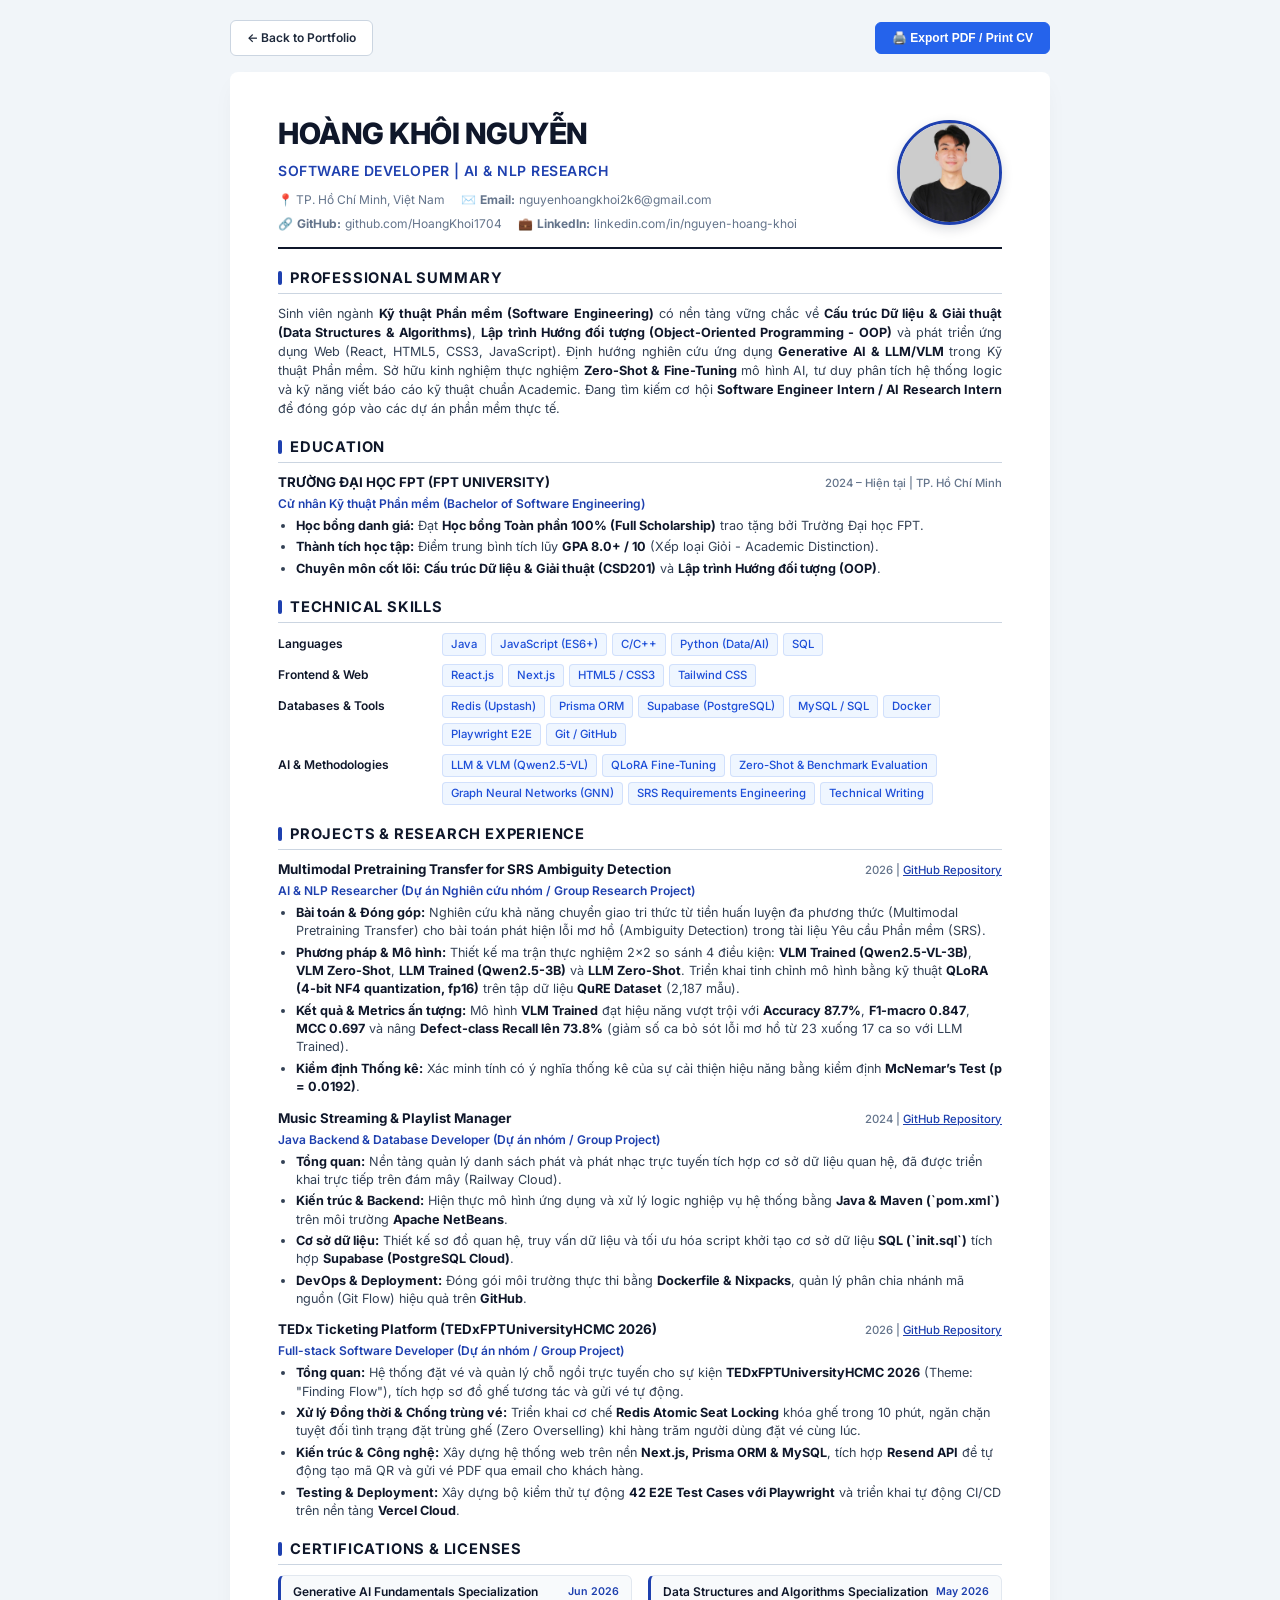
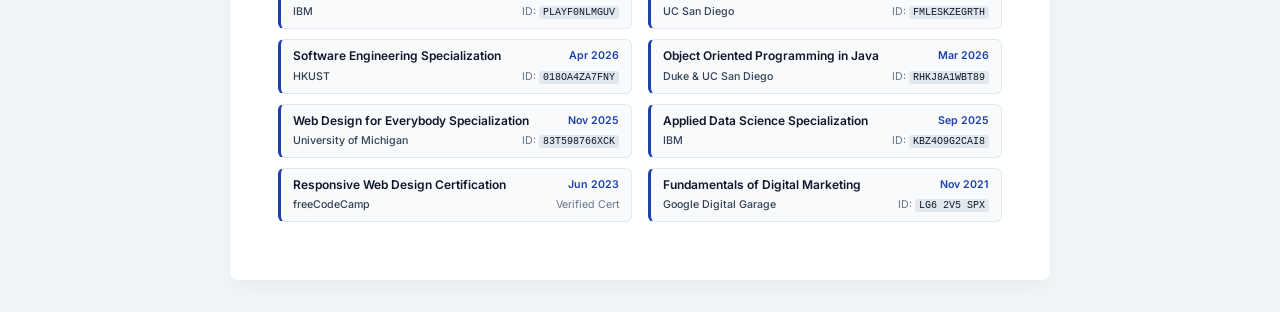
==== cv.html @ f11541a6 "feat: initial commit for personal portfolio and interactive CV project" ====
<!DOCTYPE html>
<html lang="vi">

<head>
    <meta charset="UTF-8">
    <meta name="viewport" content="width=device-width, initial-scale=1.0">
    <title>Curriculum Vitae | Hoàng Khôi Nguyễn - Software Developer & AI Researcher</title>
    <link rel="preconnect" href="https://fonts.googleapis.com">
    <link rel="preconnect" href="https://fonts.gstatic.com" crossorigin>
    <link href="https://fonts.googleapis.com/css2?family=Inter:wght@300;400;500;600;700;800&display=swap" rel="stylesheet">

    <style>
        :root {
            --primary-color: #0f172a;       /* Slate 900 */
            --brand-color: #1e40af;         /* Blue 800 */
            --accent-color: #2563eb;        /* Blue 600 */
            --text-main: #334155;           /* Slate 700 */
            --text-dark: #0f172a;           /* Slate 900 */
            --text-muted: #64748b;          /* Slate 500 */
            --bg-light: #f8fafc;            /* Slate 50 */
            --border-color: #cbd5e1;        /* Slate 300 */
            --badge-bg: #eff6ff;            /* Blue 50 */
            --badge-text: #1d4ed8;          /* Blue 700 */
        }

        * {
            box-sizing: border-box;
            margin: 0;
            padding: 0;
        }

        body {
            font-family: 'Inter', -apple-system, BlinkMacSystemFont, "Segoe UI", Roboto, Helvetica, Arial, sans-serif;
            color: var(--text-main);
            background-color: #f1f5f9;
            line-height: 1.5;
            font-size: 9.5pt;
            -webkit-print-color-adjust: exact;
            print-color-adjust: exact;
        }

        /* TOP NAVIGATION BAR */
        .top-nav-bar {
            max-width: 820px;
            margin: 20px auto 0 auto;
            display: flex;
            justify-content: space-between;
            align-items: center;
        }

        .nav-btn {
            background: #ffffff;
            border: 1px solid #cbd5e1;
            padding: 8px 16px;
            border-radius: 6px;
            color: #1e293b;
            font-size: 9pt;
            font-weight: 600;
            text-decoration: none;
            cursor: pointer;
            display: inline-flex;
            align-items: center;
            gap: 6px;
            transition: all 0.2s ease;
        }

        .nav-btn:hover {
            border-color: #2563eb;
            color: #2563eb;
            box-shadow: 0 2px 6px rgba(0, 0, 0, 0.05);
        }

        .nav-btn.primary {
            background: #2563eb;
            color: #ffffff;
            border-color: #2563eb;
        }

        .nav-btn.primary:hover {
            background: #1d4ed8;
            color: #ffffff;
        }

        .cv-container {
            max-width: 820px;
            margin: 16px auto 32px auto;
            background: #ffffff;
            padding: 40px 48px;
            box-shadow: 0 10px 25px -5px rgba(0, 0, 0, 0.05), 0 8px 10px -6px rgba(0, 0, 0, 0.01);
            border-radius: 8px;
        }

        /* HEADER SECTION */
        header {
            display: flex;
            justify-content: space-between;
            align-items: center;
            border-bottom: 2px solid var(--primary-color);
            padding-bottom: 14px;
            margin-bottom: 18px;
            gap: 20px;
        }

        .header-main {
            flex: 1;
            text-align: left;
        }

        .header-avatar {
            width: 105px;
            height: 105px;
            border-radius: 50%;
            object-fit: cover;
            object-position: center 35%;
            border: 3px solid var(--brand-color);
            box-shadow: 0 4px 12px rgba(15, 23, 42, 0.15);
            flex-shrink: 0;
        }

        .candidate-name {
            font-size: 22pt;
            font-weight: 800;
            letter-spacing: -0.5px;
            color: var(--primary-color);
            text-transform: uppercase;
            margin-bottom: 4px;
        }

        .candidate-title {
            font-size: 10.5pt;
            font-weight: 600;
            color: var(--brand-color);
            text-transform: uppercase;
            letter-spacing: 0.5px;
            margin-bottom: 10px;
        }

        .contact-info {
            display: flex;
            justify-content: flex-start;
            flex-wrap: wrap;
            gap: 6px 16px;
            font-size: 9pt;
            color: var(--text-muted);
        }

        .contact-item {
            display: flex;
            align-items: center;
            gap: 4px;
        }

        .contact-item a {
            color: var(--text-muted);
            text-decoration: none;
            transition: color 0.2s;
        }

        .contact-item a:hover {
            color: var(--brand-color);
        }

        .contact-item strong {
            color: var(--text-dark);
        }

        /* SECTION STYLES */
        section {
            margin-bottom: 18px;
        }

        .section-title {
            font-size: 11pt;
            font-weight: 700;
            color: var(--primary-color);
            text-transform: uppercase;
            letter-spacing: 0.8px;
            border-bottom: 1.5px solid var(--border-color);
            padding-bottom: 4px;
            margin-bottom: 10px;
            display: flex;
            align-items: center;
            gap: 8px;
        }

        .section-title::before {
            content: "";
            display: inline-block;
            width: 4px;
            height: 14px;
            background-color: var(--brand-color);
            border-radius: 2px;
        }

        /* SUMMARY */
        .summary-text {
            text-align: justify;
            color: var(--text-main);
            font-size: 9.5pt;
            line-height: 1.5;
        }

        .summary-text strong {
            color: var(--text-dark);
        }

        /* EXPERIENCE & PROJECTS & EDUCATION CARDS */
        .item-card {
            margin-bottom: 12px;
        }

        .item-card:last-child {
            margin-bottom: 0;
        }

        .item-header {
            display: flex;
            justify-content: space-between;
            align-items: baseline;
            margin-bottom: 2px;
        }

        .item-title {
            font-size: 10pt;
            font-weight: 700;
            color: var(--text-dark);
        }

        .item-subtitle {
            font-size: 9pt;
            font-weight: 600;
            color: var(--brand-color);
            margin-bottom: 4px;
        }

        .item-date-location {
            font-size: 8.5pt;
            font-weight: 500;
            color: var(--text-muted);
            white-space: nowrap;
        }

        /* BULLETS */
        ul.bullet-list {
            padding-left: 18px;
            margin-top: 4px;
        }

        ul.bullet-list li {
            margin-bottom: 3px;
            color: var(--text-main);
            line-height: 1.45;
        }

        ul.bullet-list li strong {
            color: var(--text-dark);
        }

        /* SKILLS SECTION */
        .skills-grid {
            display: grid;
            grid-template-columns: 150px 1fr;
            gap: 8px 14px;
            align-items: start;
        }

        .skill-category {
            font-weight: 600;
            color: var(--text-dark);
            font-size: 9pt;
            padding-top: 2px;
        }

        .skill-tags {
            display: flex;
            flex-wrap: wrap;
            gap: 5px;
        }

        .skill-tag {
            background-color: var(--badge-bg);
            color: var(--badge-text);
            font-size: 8.5pt;
            font-weight: 500;
            padding: 2px 8px;
            border-radius: 4px;
            border: 1px solid rgba(37, 99, 235, 0.15);
        }

        /* CERTIFICATES & LICENSES GRID CARD */
        .cert-grid {
            display: grid;
            grid-template-columns: repeat(2, 1fr);
            gap: 10px 16px;
        }

        .cert-card {
            background-color: #f8fafc;
            border: 1px solid #e2e8f0;
            border-left: 3px solid var(--brand-color);
            border-radius: 6px;
            padding: 8px 12px;
            display: flex;
            flex-direction: column;
            justify-content: space-between;
        }

        .cert-header {
            display: flex;
            justify-content: space-between;
            align-items: flex-start;
            gap: 8px;
            margin-bottom: 4px;
        }

        .cert-name {
            font-weight: 600;
            font-size: 9pt;
            color: var(--text-dark);
            line-height: 1.35;
        }

        .cert-date {
            font-size: 8pt;
            color: var(--brand-color);
            font-weight: 600;
            white-space: nowrap;
        }

        .cert-detail {
            display: flex;
            justify-content: space-between;
            align-items: center;
            font-size: 8pt;
            color: var(--text-muted);
            gap: 6px;
        }

        .cert-org {
            font-weight: 500;
            color: #334155;
        }

        .cert-id code {
            font-family: 'Consolas', 'Courier New', monospace;
            background: #e2e8f0;
            padding: 1px 4px;
            border-radius: 3px;
            font-size: 7.5pt;
            color: #0f172a;
        }

        /* PRINT STYLES */
        @media print {
            body {
                background: #ffffff;
                font-size: 9.5pt;
            }

            .no-print {
                display: none !important;
            }

            .cv-container {
                max-width: 100%;
                margin: 0;
                padding: 0;
                box-shadow: none;
                border-radius: 0;
            }

            @page {
                size: A4;
                margin: 12mm 15mm 12mm 15mm;
            }

            a {
                text-decoration: none;
                color: inherit !important;
            }

            .section-title {
                border-bottom-color: var(--primary-color);
            }

            .skill-tag {
                border: 1px solid #cbd5e1;
                background-color: #f8fafc;
                color: #0f172a;
            }
        }
    </style>
</head>

<body>

    <!-- TOP BAR NAVIGATION (Web view only) -->
    <div class="top-nav-bar no-print">
        <a href="index.html" class="nav-btn">← Back to Portfolio</a>
        <button onclick="window.print()" class="nav-btn primary">🖨️ Export PDF / Print CV</button>
    </div>

    <div class="cv-container">

        <!-- HEADER SECTION WITH PORTRAIT PHOTO -->
        <header>
            <div class="header-main">
                <h1 class="candidate-name">HOÀNG KHÔI NGUYỄN</h1>
                <div class="candidate-title">Software Developer | AI & NLP Research</div>
                <div class="contact-info">
                    <span class="contact-item">📍 TP. Hồ Chí Minh, Việt Nam</span>
                    <span class="contact-item">✉️ <b>Email:</b> <a href="mailto:nguyenhoangkhoi2k6@gmail.com">nguyenhoangkhoi2k6@gmail.com</a></span>
                    <span class="contact-item">🔗 <b>GitHub:</b> <a href="https://github.com/HoangKhoi1704" target="_blank">github.com/HoangKhoi1704</a></span>
                    <span class="contact-item">💼 <b>LinkedIn:</b> <a href="https://www.linkedin.com/in/nguy%E1%BB%85n-ho%C3%A0ng-kh%C3%B4i-05b227220/" target="_blank">linkedin.com/in/nguyen-hoang-khoi</a></span>
                </div>
            </div>
            <img src="./assets/images/avatar.png" alt="Hoàng Khôi Nguyễn Portrait" class="header-avatar">
        </header>

        <main>
            <!-- PROFESSIONAL SUMMARY -->
            <section>
                <h2 class="section-title">Professional Summary</h2>
                <p class="summary-text">
                    Sinh viên ngành <strong>Kỹ thuật Phần mềm (Software Engineering)</strong> có nền tảng vững chắc về <strong>Cấu trúc Dữ liệu & Giải thuật (Data Structures & Algorithms)</strong>, <strong>Lập trình Hướng đối tượng (Object-Oriented Programming - OOP)</strong> và phát triển ứng dụng Web (React, HTML5, CSS3, JavaScript). Định hướng nghiên cứu ứng dụng <strong>Generative AI & LLM/VLM</strong> trong Kỹ thuật Phần mềm. Sở hữu kinh nghiệm thực nghiệm <strong>Zero-Shot & Fine-Tuning</strong> mô hình AI, tư duy phân tích hệ thống logic và kỹ năng viết báo cáo kỹ thuật chuẩn Academic. Đang tìm kiếm cơ hội <strong>Software Engineer Intern / AI Research Intern</strong> để đóng góp vào các dự án phần mềm thực tế.
                </p>
            </section>

            <!-- EDUCATION -->
            <section>
                <h2 class="section-title">Education</h2>
                <div class="item-card">
                    <div class="item-header">
                        <span class="item-title">TRƯỜNG ĐẠI HỌC FPT (FPT UNIVERSITY)</span>
                        <span class="item-date-location">2024 – Hiện tại | TP. Hồ Chí Minh</span>
                    </div>
                    <div class="item-subtitle">Cử nhân Kỹ thuật Phần mềm (Bachelor of Software Engineering)</div>
                    <ul class="bullet-list">
                        <li><strong>Học bổng danh giá:</strong> Đạt <strong>Học bổng Toàn phần 100% (Full Scholarship)</strong> trao tặng bởi Trường Đại học FPT.</li>
                        <li><strong>Thành tích học tập:</strong> Điểm trung bình tích lũy <strong>GPA 8.0+ / 10</strong> (Xếp loại Giỏi - Academic Distinction).</li>
                        <li><strong>Chuyên môn cốt lõi:</strong> <strong>Cấu trúc Dữ liệu & Giải thuật (CSD201)</strong> và <strong>Lập trình Hướng đối tượng (OOP)</strong>.</li>
                    </ul>
                </div>
            </section>

            <!-- TECHNICAL SKILLS -->
            <section>
                <h2 class="section-title">Technical Skills</h2>
                <div class="skills-grid">
                    <div class="skill-category">Languages</div>
                    <div class="skill-tags">
                        <span class="skill-tag">Java</span>
                        <span class="skill-tag">JavaScript (ES6+)</span>
                        <span class="skill-tag">C/C++</span>
                        <span class="skill-tag">Python (Data/AI)</span>
                        <span class="skill-tag">SQL</span>
                    </div>

                    <div class="skill-category">Frontend & Web</div>
                    <div class="skill-tags">
                        <span class="skill-tag">React.js</span>
                        <span class="skill-tag">Next.js</span>
                        <span class="skill-tag">HTML5 / CSS3</span>
                        <span class="skill-tag">Tailwind CSS</span>
                    </div>

                    <div class="skill-category">Databases & Tools</div>
                    <div class="skill-tags">
                        <span class="skill-tag">Redis (Upstash)</span>
                        <span class="skill-tag">Prisma ORM</span>
                        <span class="skill-tag">Supabase (PostgreSQL)</span>
                        <span class="skill-tag">MySQL / SQL</span>
                        <span class="skill-tag">Docker</span>
                        <span class="skill-tag">Playwright E2E</span>
                        <span class="skill-tag">Git / GitHub</span>
                    </div>

                    <div class="skill-category">AI & Methodologies</div>
                    <div class="skill-tags">
                        <span class="skill-tag">LLM & VLM (Qwen2.5-VL)</span>
                        <span class="skill-tag">QLoRA Fine-Tuning</span>
                        <span class="skill-tag">Zero-Shot & Benchmark Evaluation</span>
                        <span class="skill-tag">Graph Neural Networks (GNN)</span>
                        <span class="skill-tag">SRS Requirements Engineering</span>
                        <span class="skill-tag">Technical Writing</span>
                    </div>
                </div>
            </section>

            <!-- PROJECTS & RESEARCH EXPERIENCE -->
            <section>
                <h2 class="section-title">Projects & Research Experience</h2>

                <!-- Project 1: RESEARCH PAPER ON GITHUB -->
                <div class="item-card">
                    <div class="item-header">
                        <span class="item-title">Multimodal Pretraining Transfer for SRS Ambiguity Detection</span>
                        <span class="item-date-location">2026 | <a href="https://github.com/HoangKhoi1704/VLM-in-ambiguity-RE" target="_blank" style="color: var(--brand-color); text-decoration: underline;">GitHub Repository</a></span>
                    </div>
                    <div class="item-subtitle">AI & NLP Researcher (Dự án Nghiên cứu nhóm / Group Research Project)</div>
                    <ul class="bullet-list">
                        <li><strong>Bài toán & Đóng góp:</strong> Nghiên cứu khả năng chuyển giao tri thức từ tiền huấn luyện đa phương thức (Multimodal Pretraining Transfer) cho bài toán phát hiện lỗi mơ hồ (Ambiguity Detection) trong tài liệu Yêu cầu Phần mềm (SRS).</li>
                        <li><strong>Phương pháp & Mô hình:</strong> Thiết kế ma trận thực nghiệm 2x2 so sánh 4 điều kiện: <strong>VLM Trained (Qwen2.5-VL-3B)</strong>, <strong>VLM Zero-Shot</strong>, <strong>LLM Trained (Qwen2.5-3B)</strong> và <strong>LLM Zero-Shot</strong>. Triển khai tinh chỉnh mô hình bằng kỹ thuật <strong>QLoRA (4-bit NF4 quantization, fp16)</strong> trên tập dữ liệu <strong>QuRE Dataset</strong> (2,187 mẫu).</li>
                        <li><strong>Kết quả & Metrics ấn tượng:</strong> Mô hình <strong>VLM Trained</strong> đạt hiệu năng vượt trội với <strong>Accuracy 87.7%</strong>, <strong>F1-macro 0.847</strong>, <strong>MCC 0.697</strong> và nâng <strong>Defect-class Recall lên 73.8%</strong> (giảm số ca bỏ sót lỗi mơ hồ từ 23 xuống 17 ca so với LLM Trained).</li>
                        <li><strong>Kiểm định Thống kê:</strong> Xác minh tính có ý nghĩa thống kê của sự cải thiện hiệu năng bằng kiểm định <strong>McNemar’s Test (p = 0.0192)</strong>.</li>
                    </ul>
                </div>

                <!-- Project 2: REAL REPO METADATA (Java / Maven / SQL / Docker) -->
                <div class="item-card">
                    <div class="item-header">
                        <span class="item-title">Music Streaming & Playlist Manager</span>
                        <span class="item-date-location">2024 | <a href="https://github.com/MusicStreamingPlaylistManager/MusicStreamingPlaylistManager" target="_blank" style="color: var(--brand-color); text-decoration: underline;">GitHub Repository</a></span>
                    </div>
                    <div class="item-subtitle">Java Backend & Database Developer (Dự án nhóm / Group Project)</div>
                    <ul class="bullet-list">
                        <li><strong>Tổng quan:</strong> Nền tảng quản lý danh sách phát và phát nhạc trực tuyến tích hợp cơ sở dữ liệu quan hệ, đã được triển khai trực tiếp trên đám mây (Railway Cloud).</li>
                        <li><strong>Kiến trúc & Backend:</strong> Hiện thực mô hình ứng dụng và xử lý logic nghiệp vụ hệ thống bằng <strong>Java & Maven (`pom.xml`)</strong> trên môi trường <strong>Apache NetBeans</strong>.</li>
                        <li><strong>Cơ sở dữ liệu:</strong> Thiết kế sơ đồ quan hệ, truy vấn dữ liệu và tối ưu hóa script khởi tạo cơ sở dữ liệu <strong>SQL (`init.sql`)</strong> tích hợp <strong>Supabase (PostgreSQL Cloud)</strong>.</li>
                        <li><strong>DevOps & Deployment:</strong> Đóng gói môi trường thực thi bằng <strong>Dockerfile & Nixpacks</strong>, quản lý phân chia nhánh mã nguồn (Git Flow) hiệu quả trên <strong>GitHub</strong>.</li>
                    </ul>
                </div>

                <!-- Project 3: TEDx TICKETING PLATFORM -->
                <div class="item-card">
                    <div class="item-header">
                        <span class="item-title">TEDx Ticketing Platform (TEDxFPTUniversityHCMC 2026)</span>
                        <span class="item-date-location">2026 | <a href="https://github.com/ttphats/project-detedxs26" target="_blank" style="color: var(--brand-color); text-decoration: underline;">GitHub Repository</a></span>
                    </div>
                    <div class="item-subtitle">Full-stack Software Developer (Dự án nhóm / Group Project)</div>
                    <ul class="bullet-list">
                        <li><strong>Tổng quan:</strong> Hệ thống đặt vé và quản lý chỗ ngồi trực tuyến cho sự kiện <strong>TEDxFPTUniversityHCMC 2026</strong> (Theme: "Finding Flow"), tích hợp sơ đồ ghế tương tác và gửi vé tự động.</li>
                        <li><strong>Xử lý Đồng thời & Chống trùng vé:</strong> Triển khai cơ chế <strong>Redis Atomic Seat Locking</strong> khóa ghế trong 10 phút, ngăn chặn tuyệt đối tình trạng đặt trùng ghế (Zero Overselling) khi hàng trăm người dùng đặt vé cùng lúc.</li>
                        <li><strong>Kiến trúc & Công nghệ:</strong> Xây dựng hệ thống web trên nền <strong>Next.js, Prisma ORM & MySQL</strong>, tích hợp <strong>Resend API</strong> để tự động tạo mã QR và gửi vé PDF qua email cho khách hàng.</li>
                        <li><strong>Testing & Deployment:</strong> Xây dựng bộ kiểm thử tự động <strong>42 E2E Test Cases với Playwright</strong> và triển khai tự động CI/CD trên nền tảng <strong>Vercel Cloud</strong>.</li>
                    </ul>
                </div>
            </section>

            <!-- CERTIFICATES & LICENSES -->
            <section>
                <h2 class="section-title">Certifications & Licenses</h2>
                <div class="cert-grid">
                    <div class="cert-card">
                        <div class="cert-header">
                            <span class="cert-name">Generative AI Fundamentals Specialization</span>
                            <span class="cert-date">Jun 2026</span>
                        </div>
                        <div class="cert-detail">
                            <span class="cert-org">IBM</span>
                            <span class="cert-id">ID: <code>PLAYF0NLMGUV</code></span>
                        </div>
                    </div>

                    <div class="cert-card">
                        <div class="cert-header">
                            <span class="cert-name">Data Structures and Algorithms Specialization</span>
                            <span class="cert-date">May 2026</span>
                        </div>
                        <div class="cert-detail">
                            <span class="cert-org">UC San Diego</span>
                            <span class="cert-id">ID: <code>FMLESKZEGRTH</code></span>
                        </div>
                    </div>

                    <div class="cert-card">
                        <div class="cert-header">
                            <span class="cert-name">Software Engineering Specialization</span>
                            <span class="cert-date">Apr 2026</span>
                        </div>
                        <div class="cert-detail">
                            <span class="cert-org">HKUST</span>
                            <span class="cert-id">ID: <code>018OA4ZA7FNY</code></span>
                        </div>
                    </div>

                    <div class="cert-card">
                        <div class="cert-header">
                            <span class="cert-name">Object Oriented Programming in Java</span>
                            <span class="cert-date">Mar 2026</span>
                        </div>
                        <div class="cert-detail">
                            <span class="cert-org">Duke & UC San Diego</span>
                            <span class="cert-id">ID: <code>RHKJ8A1WBT89</code></span>
                        </div>
                    </div>

                    <div class="cert-card">
                        <div class="cert-header">
                            <span class="cert-name">Web Design for Everybody Specialization</span>
                            <span class="cert-date">Nov 2025</span>
                        </div>
                        <div class="cert-detail">
                            <span class="cert-org">University of Michigan</span>
                            <span class="cert-id">ID: <code>83T598766XCK</code></span>
                        </div>
                    </div>

                    <div class="cert-card">
                        <div class="cert-header">
                            <span class="cert-name">Applied Data Science Specialization</span>
                            <span class="cert-date">Sep 2025</span>
                        </div>
                        <div class="cert-detail">
                            <span class="cert-org">IBM</span>
                            <span class="cert-id">ID: <code>KBZ4O9G2CAI8</code></span>
                        </div>
                    </div>

                    <div class="cert-card">
                        <div class="cert-header">
                            <span class="cert-name">Responsive Web Design Certification</span>
                            <span class="cert-date">Jun 2023</span>
                        </div>
                        <div class="cert-detail">
                            <span class="cert-org">freeCodeCamp</span>
                            <span class="cert-id">Verified Cert</span>
                        </div>
                    </div>

                    <div class="cert-card">
                        <div class="cert-header">
                            <span class="cert-name">Fundamentals of Digital Marketing</span>
                            <span class="cert-date">Nov 2021</span>
                        </div>
                        <div class="cert-detail">
                            <span class="cert-org">Google Digital Garage</span>
                            <span class="cert-id">ID: <code>LG6 2V5 SPX</code></span>
                        </div>
                    </div>
                </div>
            </section>
        </main>

    </div>

</body>

</html>
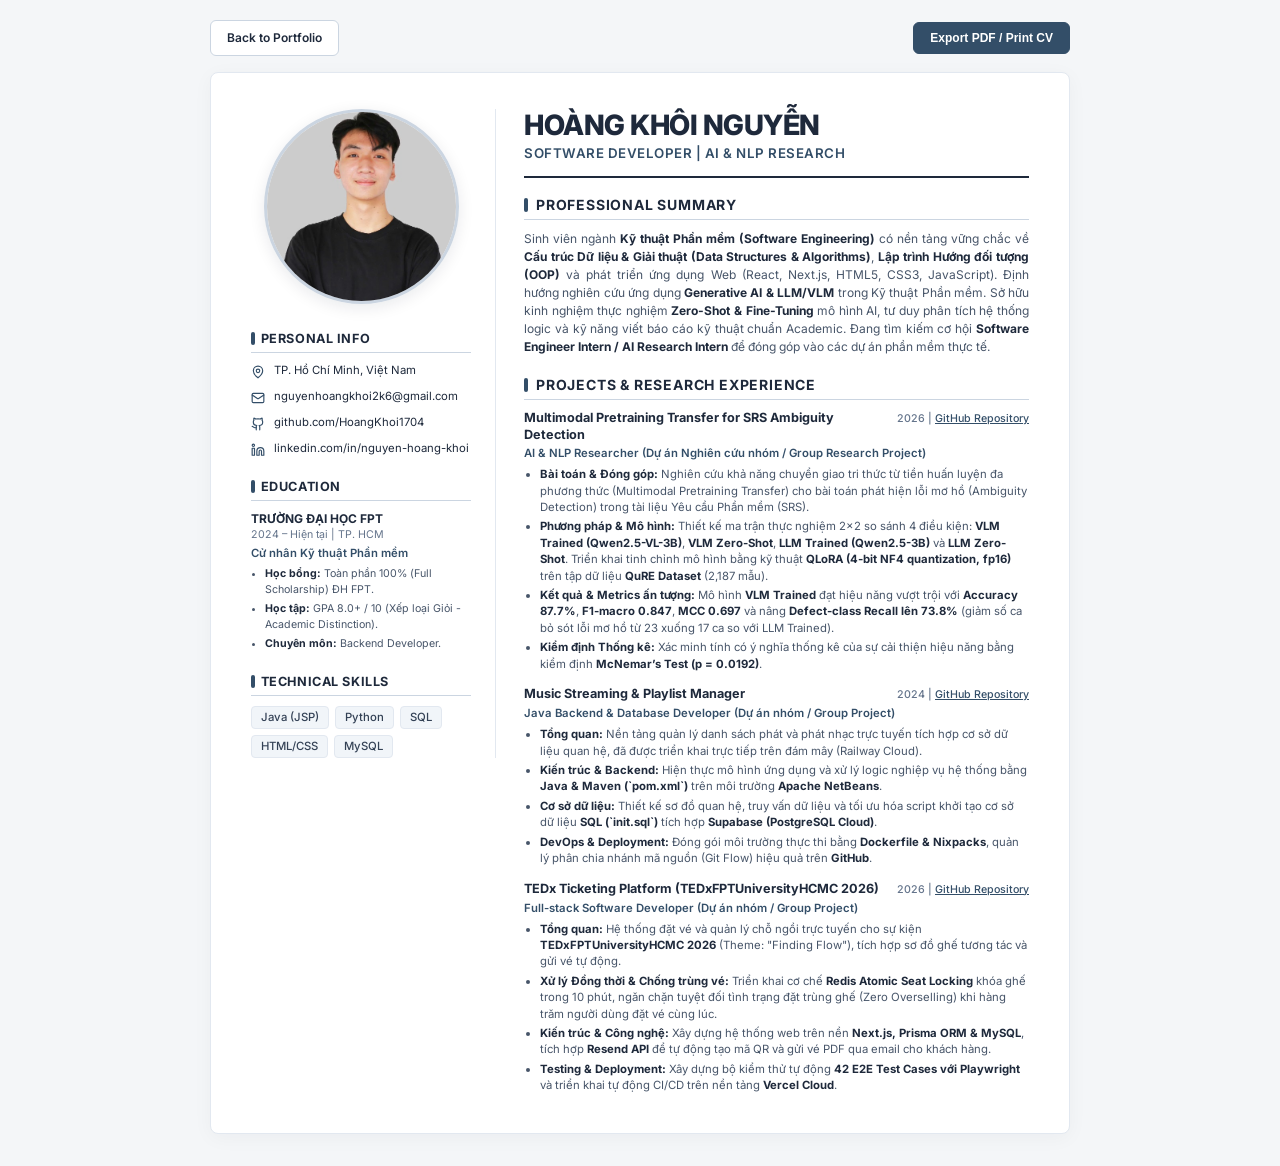
==== commit 7b4dc7be: "style(cv): update CV to modern 2-column layout, eye-friendly theme, and refined technical skills" ====
--- a/cv.html
+++ b/cv.html
@@ -11,16 +11,20 @@
 
     <style>
         :root {
-            --primary-color: #0f172a;       /* Slate 900 */
-            --brand-color: #1e40af;         /* Blue 800 */
-            --accent-color: #2563eb;        /* Blue 600 */
-            --text-main: #334155;           /* Slate 700 */
-            --text-dark: #0f172a;           /* Slate 900 */
+            /* Palette: Deep Slate & Muted Steel Navy (Eye-friendly, non-glaring) */
+            --primary-color: #1e293b;       /* Dark Slate 800 - soft on eyes */
+            --brand-color: #334e68;         /* Muted Slate Navy (calm, elegant, zero glare) */
+            --accent-color: #486581;        /* Soft Steel Slate */
+            --text-main: #475569;           /* Slate 600 - comfortable reading contrast */
+            --text-dark: #1e293b;           /* Slate 800 */
             --text-muted: #64748b;          /* Slate 500 */
-            --bg-light: #f8fafc;            /* Slate 50 */
+            --bg-body: #f4f6f8;             /* Gentle, warm-tinted neutral grey */
+            --bg-card: #ffffff;
             --border-color: #cbd5e1;        /* Slate 300 */
-            --badge-bg: #eff6ff;            /* Blue 50 */
-            --badge-text: #1d4ed8;          /* Blue 700 */
+            --border-subtle: #e2e8f0;       /* Slate 200 */
+            --badge-bg: #f1f5f9;            /* Minimalist soft slate tag background */
+            --badge-text: #334155;          /* Crisp neutral tag text */
+            --badge-border: #e2e8f0;        /* Subtle border instead of bright blue */
         }
 
         * {
@@ -32,16 +36,16 @@
         body {
             font-family: 'Inter', -apple-system, BlinkMacSystemFont, "Segoe UI", Roboto, Helvetica, Arial, sans-serif;
             color: var(--text-main);
-            background-color: #f1f5f9;
+            background-color: var(--bg-body);
             line-height: 1.5;
-            font-size: 9.5pt;
+            font-size: 9pt;
             -webkit-print-color-adjust: exact;
             print-color-adjust: exact;
         }
 
         /* TOP NAVIGATION BAR */
         .top-nav-bar {
-            max-width: 820px;
+            max-width: 860px;
             margin: 20px auto 0 auto;
             display: flex;
             justify-content: space-between;
@@ -50,10 +54,10 @@
 
         .nav-btn {
             background: #ffffff;
-            border: 1px solid #cbd5e1;
+            border: 1px solid var(--border-color);
             padding: 8px 16px;
             border-radius: 6px;
-            color: #1e293b;
+            color: var(--text-dark);
             font-size: 9pt;
             font-weight: 600;
             text-decoration: none;
@@ -65,112 +69,247 @@
         }
 
         .nav-btn:hover {
-            border-color: #2563eb;
-            color: #2563eb;
-            box-shadow: 0 2px 6px rgba(0, 0, 0, 0.05);
+            border-color: var(--accent-color);
+            color: var(--primary-color);
+            box-shadow: 0 2px 6px rgba(15, 23, 42, 0.06);
         }
 
         .nav-btn.primary {
-            background: #2563eb;
+            background: var(--brand-color);
             color: #ffffff;
-            border-color: #2563eb;
+            border-color: var(--brand-color);
         }
 
         .nav-btn.primary:hover {
-            background: #1d4ed8;
+            background: var(--primary-color);
+            border-color: var(--primary-color);
             color: #ffffff;
         }
 
+        /* CV MAIN CONTAINER */
         .cv-container {
-            max-width: 820px;
+            max-width: 860px;
             margin: 16px auto 32px auto;
-            background: #ffffff;
-            padding: 40px 48px;
-            box-shadow: 0 10px 25px -5px rgba(0, 0, 0, 0.05), 0 8px 10px -6px rgba(0, 0, 0, 0.01);
+            background: var(--bg-card);
+            padding: 36px 40px;
+            border: 1px solid var(--border-subtle);
+            box-shadow: 0 4px 20px rgba(15, 23, 42, 0.04);
             border-radius: 8px;
         }
 
-        /* HEADER SECTION */
-        header {
-            display: flex;
-            justify-content: space-between;
-            align-items: center;
-            border-bottom: 2px solid var(--primary-color);
-            padding-bottom: 14px;
-            margin-bottom: 18px;
-            gap: 20px;
-        }
-
-        .header-main {
-            flex: 1;
-            text-align: left;
-        }
-
-        .header-avatar {
-            width: 105px;
-            height: 105px;
+        /* 2-COLUMN LAYOUT */
+        .cv-layout {
+            display: grid;
+            grid-template-columns: 245px 1fr;
+            gap: 28px;
+            align-items: start;
+        }
+
+        /* LEFT COLUMN: PERSONAL INFO & FOUNDATION */
+        .cv-sidebar {
+            border-right: 1.5px solid var(--border-subtle);
+            padding-right: 24px;
+        }
+
+        .sidebar-avatar-wrapper {
+            text-align: center;
+            margin-bottom: 20px;
+        }
+
+        .sidebar-avatar {
+            width: 195px;
+            height: 195px;
             border-radius: 50%;
             object-fit: cover;
-            object-position: center 35%;
-            border: 3px solid var(--brand-color);
-            box-shadow: 0 4px 12px rgba(15, 23, 42, 0.15);
+            object-position: center 38%;
+            border: 3px solid var(--border-color);
+            box-shadow: 0 4px 16px rgba(15, 23, 42, 0.09);
+            display: inline-block;
+        }
+
+        .sidebar-block {
+            margin-bottom: 20px;
+        }
+
+        .sidebar-block:last-child {
+            margin-bottom: 0;
+        }
+
+        .sidebar-heading {
+            font-size: 9.5pt;
+            font-weight: 700;
+            color: var(--primary-color);
+            text-transform: uppercase;
+            letter-spacing: 0.6px;
+            border-bottom: 1.5px solid var(--border-color);
+            padding-bottom: 4px;
+            margin-bottom: 10px;
+            display: flex;
+            align-items: center;
+            gap: 6px;
+        }
+
+        .sidebar-heading::before {
+            content: "";
+            display: inline-block;
+            width: 3.5px;
+            height: 13px;
+            background-color: var(--brand-color);
+            border-radius: 2px;
+        }
+
+        /* SIDEBAR CONTACT INFO */
+        .sidebar-contact-list {
+            display: flex;
+            flex-direction: column;
+            gap: 10px;
+        }
+
+        .sidebar-contact-item {
+            display: flex;
+            align-items: flex-start;
+            gap: 9px;
+            font-size: 8.5pt;
+        }
+
+        .contact-icon {
+            width: 14px;
+            height: 14px;
             flex-shrink: 0;
+            color: var(--brand-color);
+            margin-top: 2px;
+        }
+
+        .contact-value {
+            color: var(--text-dark);
+            word-break: break-word;
+            line-height: 1.35;
+        }
+
+        .contact-value a {
+            color: var(--text-dark);
+            text-decoration: none;
+            transition: color 0.2s;
+        }
+
+        .contact-value a:hover {
+            color: var(--accent-color);
+            text-decoration: underline;
+        }
+
+        /* SIDEBAR EDUCATION */
+        .sidebar-edu {
+            font-size: 8.5pt;
+        }
+
+        .sidebar-edu-title {
+            font-weight: 700;
+            font-size: 9pt;
+            color: var(--text-dark);
+            line-height: 1.3;
+        }
+
+        .sidebar-edu-meta {
+            font-size: 8pt;
+            color: var(--text-muted);
+            margin-bottom: 3px;
+        }
+
+        .sidebar-edu-degree {
+            font-size: 8.5pt;
+            font-weight: 600;
+            color: var(--brand-color);
+            margin-bottom: 6px;
+            line-height: 1.3;
+        }
+
+        .sidebar-bullet-list {
+            padding-left: 14px;
+            font-size: 8pt;
+            line-height: 1.45;
+            color: var(--text-main);
+        }
+
+        .sidebar-bullet-list li {
+            margin-bottom: 4px;
+        }
+
+        .sidebar-bullet-list li strong {
+            color: var(--text-dark);
+        }
+
+        /* SIDEBAR SKILLS */
+        .sidebar-skills {
+            display: flex;
+            flex-direction: column;
+            gap: 10px;
+        }
+
+        .sidebar-skill-category {
+            font-size: 8pt;
+            font-weight: 700;
+            text-transform: uppercase;
+            letter-spacing: 0.5px;
+            color: var(--text-dark);
+            margin-bottom: 4px;
+        }
+
+        .skill-tags {
+            display: flex;
+            flex-wrap: wrap;
+            gap: 6px;
+        }
+
+        .skill-tag {
+            background-color: var(--badge-bg);
+            color: var(--badge-text);
+            font-size: 8.5pt;
+            font-weight: 500;
+            padding: 3px 9px;
+            border-radius: 4px;
+            border: 1px solid var(--badge-border);
+            line-height: 1.35;
+        }
+
+        /* RIGHT COLUMN: RECRUITER FOCUS */
+        .cv-main {
+            min-width: 0;
+        }
+
+        .main-header {
+            border-bottom: 2px solid var(--primary-color);
+            padding-bottom: 12px;
+            margin-bottom: 16px;
         }
 
         .candidate-name {
-            font-size: 22pt;
+            font-size: 21pt;
             font-weight: 800;
             letter-spacing: -0.5px;
             color: var(--primary-color);
             text-transform: uppercase;
-            margin-bottom: 4px;
+            margin-bottom: 3px;
+            line-height: 1.15;
         }
 
         .candidate-title {
-            font-size: 10.5pt;
+            font-size: 10pt;
             font-weight: 600;
             color: var(--brand-color);
             text-transform: uppercase;
             letter-spacing: 0.5px;
-            margin-bottom: 10px;
-        }
-
-        .contact-info {
-            display: flex;
-            justify-content: flex-start;
-            flex-wrap: wrap;
-            gap: 6px 16px;
-            font-size: 9pt;
-            color: var(--text-muted);
-        }
-
-        .contact-item {
-            display: flex;
-            align-items: center;
-            gap: 4px;
-        }
-
-        .contact-item a {
-            color: var(--text-muted);
-            text-decoration: none;
-            transition: color 0.2s;
-        }
-
-        .contact-item a:hover {
-            color: var(--brand-color);
-        }
-
-        .contact-item strong {
-            color: var(--text-dark);
-        }
-
-        /* SECTION STYLES */
-        section {
+        }
+
+        .main-section {
             margin-bottom: 18px;
         }
 
+        .main-section:last-child {
+            margin-bottom: 0;
+        }
+
         .section-title {
-            font-size: 11pt;
+            font-size: 10.5pt;
             font-weight: 700;
             color: var(--primary-color);
             text-transform: uppercase;
@@ -196,7 +335,7 @@
         .summary-text {
             text-align: justify;
             color: var(--text-main);
-            font-size: 9.5pt;
+            font-size: 9pt;
             line-height: 1.5;
         }
 
@@ -204,9 +343,9 @@
             color: var(--text-dark);
         }
 
-        /* EXPERIENCE & PROJECTS & EDUCATION CARDS */
+        /* PROJECT CARDS */
         .item-card {
-            margin-bottom: 12px;
+            margin-bottom: 14px;
         }
 
         .item-card:last-child {
@@ -218,143 +357,71 @@
             justify-content: space-between;
             align-items: baseline;
             margin-bottom: 2px;
+            gap: 8px;
         }
 
         .item-title {
-            font-size: 10pt;
+            font-size: 9.5pt;
             font-weight: 700;
             color: var(--text-dark);
+            line-height: 1.3;
         }
 
         .item-subtitle {
-            font-size: 9pt;
+            font-size: 8.5pt;
             font-weight: 600;
             color: var(--brand-color);
             margin-bottom: 4px;
         }
 
         .item-date-location {
-            font-size: 8.5pt;
+            font-size: 8pt;
             font-weight: 500;
             color: var(--text-muted);
             white-space: nowrap;
+            flex-shrink: 0;
         }
 
         /* BULLETS */
         ul.bullet-list {
-            padding-left: 18px;
-            margin-top: 4px;
+            padding-left: 16px;
+            margin-top: 3px;
         }
 
         ul.bullet-list li {
             margin-bottom: 3px;
             color: var(--text-main);
             line-height: 1.45;
+            font-size: 8.5pt;
         }
 
         ul.bullet-list li strong {
             color: var(--text-dark);
         }
 
-        /* SKILLS SECTION */
-        .skills-grid {
-            display: grid;
-            grid-template-columns: 150px 1fr;
-            gap: 8px 14px;
-            align-items: start;
-        }
-
-        .skill-category {
-            font-weight: 600;
-            color: var(--text-dark);
-            font-size: 9pt;
-            padding-top: 2px;
-        }
-
-        .skill-tags {
-            display: flex;
-            flex-wrap: wrap;
-            gap: 5px;
-        }
-
-        .skill-tag {
-            background-color: var(--badge-bg);
-            color: var(--badge-text);
-            font-size: 8.5pt;
-            font-weight: 500;
-            padding: 2px 8px;
-            border-radius: 4px;
-            border: 1px solid rgba(37, 99, 235, 0.15);
-        }
-
-        /* CERTIFICATES & LICENSES GRID CARD */
-        .cert-grid {
-            display: grid;
-            grid-template-columns: repeat(2, 1fr);
-            gap: 10px 16px;
-        }
-
-        .cert-card {
-            background-color: #f8fafc;
-            border: 1px solid #e2e8f0;
-            border-left: 3px solid var(--brand-color);
-            border-radius: 6px;
-            padding: 8px 12px;
-            display: flex;
-            flex-direction: column;
-            justify-content: space-between;
-        }
-
-        .cert-header {
-            display: flex;
-            justify-content: space-between;
-            align-items: flex-start;
-            gap: 8px;
-            margin-bottom: 4px;
-        }
-
-        .cert-name {
-            font-weight: 600;
-            font-size: 9pt;
-            color: var(--text-dark);
-            line-height: 1.35;
-        }
-
-        .cert-date {
-            font-size: 8pt;
-            color: var(--brand-color);
-            font-weight: 600;
-            white-space: nowrap;
-        }
-
-        .cert-detail {
-            display: flex;
-            justify-content: space-between;
-            align-items: center;
-            font-size: 8pt;
-            color: var(--text-muted);
-            gap: 6px;
-        }
-
-        .cert-org {
-            font-weight: 500;
-            color: #334155;
-        }
-
-        .cert-id code {
-            font-family: 'Consolas', 'Courier New', monospace;
-            background: #e2e8f0;
-            padding: 1px 4px;
-            border-radius: 3px;
-            font-size: 7.5pt;
-            color: #0f172a;
-        }
-
-        /* PRINT STYLES */
+        /* RESPONSIVE & PRINT */
+        @media (max-width: 768px) {
+            .cv-layout {
+                grid-template-columns: 1fr;
+                gap: 20px;
+            }
+
+            .cv-sidebar {
+                border-right: none;
+                border-bottom: 1.5px solid var(--border-subtle);
+                padding-right: 0;
+                padding-bottom: 20px;
+            }
+
+            .sidebar-avatar-wrapper {
+                text-align: center;
+            }
+        }
+
         @media print {
             body {
                 background: #ffffff;
-                font-size: 9.5pt;
+                font-size: 9pt;
             }
 
             .no-print {
@@ -366,12 +433,22 @@
                 margin: 0;
                 padding: 0;
                 box-shadow: none;
+                border: none;
                 border-radius: 0;
+            }
+
+            .cv-layout {
+                grid-template-columns: 235px 1fr;
+                gap: 22px;
+            }
+
+            .cv-sidebar {
+                padding-right: 18px;
             }
 
             @page {
                 size: A4;
-                margin: 12mm 15mm 12mm 15mm;
+                margin: 10mm 12mm 10mm 12mm;
             }
 
             a {
@@ -396,241 +473,157 @@
 
     <!-- TOP BAR NAVIGATION (Web view only) -->
     <div class="top-nav-bar no-print">
-        <a href="index.html" class="nav-btn">← Back to Portfolio</a>
-        <button onclick="window.print()" class="nav-btn primary">🖨️ Export PDF / Print CV</button>
+        <a href="index.html" class="nav-btn">Back to Portfolio</a>
+        <button onclick="window.print()" class="nav-btn primary">Export PDF / Print CV</button>
     </div>
 
     <div class="cv-container">
 
-        <!-- HEADER SECTION WITH PORTRAIT PHOTO -->
-        <header>
-            <div class="header-main">
-                <h1 class="candidate-name">HOÀNG KHÔI NGUYỄN</h1>
-                <div class="candidate-title">Software Developer | AI & NLP Research</div>
-                <div class="contact-info">
-                    <span class="contact-item">📍 TP. Hồ Chí Minh, Việt Nam</span>
-                    <span class="contact-item">✉️ <b>Email:</b> <a href="mailto:nguyenhoangkhoi2k6@gmail.com">nguyenhoangkhoi2k6@gmail.com</a></span>
-                    <span class="contact-item">🔗 <b>GitHub:</b> <a href="https://github.com/HoangKhoi1704" target="_blank">github.com/HoangKhoi1704</a></span>
-                    <span class="contact-item">💼 <b>LinkedIn:</b> <a href="https://www.linkedin.com/in/nguy%E1%BB%85n-ho%C3%A0ng-kh%C3%B4i-05b227220/" target="_blank">linkedin.com/in/nguyen-hoang-khoi</a></span>
+        <div class="cv-layout">
+
+            <!-- CỘT BÊN TRÁI: THÔNG TIN CÁ NHÂN & NỀN TẢNG -->
+            <aside class="cv-sidebar">
+
+                <!-- AVATAR -->
+                <div class="sidebar-avatar-wrapper">
+                    <img src="./assets/images/avatar.png" alt="Hoàng Khôi Nguyễn Portrait" class="sidebar-avatar">
                 </div>
-            </div>
-            <img src="./assets/images/avatar.png" alt="Hoàng Khôi Nguyễn Portrait" class="header-avatar">
-        </header>
-
-        <main>
-            <!-- PROFESSIONAL SUMMARY -->
-            <section>
-                <h2 class="section-title">Professional Summary</h2>
-                <p class="summary-text">
-                    Sinh viên ngành <strong>Kỹ thuật Phần mềm (Software Engineering)</strong> có nền tảng vững chắc về <strong>Cấu trúc Dữ liệu & Giải thuật (Data Structures & Algorithms)</strong>, <strong>Lập trình Hướng đối tượng (Object-Oriented Programming - OOP)</strong> và phát triển ứng dụng Web (React, HTML5, CSS3, JavaScript). Định hướng nghiên cứu ứng dụng <strong>Generative AI & LLM/VLM</strong> trong Kỹ thuật Phần mềm. Sở hữu kinh nghiệm thực nghiệm <strong>Zero-Shot & Fine-Tuning</strong> mô hình AI, tư duy phân tích hệ thống logic và kỹ năng viết báo cáo kỹ thuật chuẩn Academic. Đang tìm kiếm cơ hội <strong>Software Engineer Intern / AI Research Intern</strong> để đóng góp vào các dự án phần mềm thực tế.
-                </p>
-            </section>
-
-            <!-- EDUCATION -->
-            <section>
-                <h2 class="section-title">Education</h2>
-                <div class="item-card">
-                    <div class="item-header">
-                        <span class="item-title">TRƯỜNG ĐẠI HỌC FPT (FPT UNIVERSITY)</span>
-                        <span class="item-date-location">2024 – Hiện tại | TP. Hồ Chí Minh</span>
-                    </div>
-                    <div class="item-subtitle">Cử nhân Kỹ thuật Phần mềm (Bachelor of Software Engineering)</div>
-                    <ul class="bullet-list">
-                        <li><strong>Học bổng danh giá:</strong> Đạt <strong>Học bổng Toàn phần 100% (Full Scholarship)</strong> trao tặng bởi Trường Đại học FPT.</li>
-                        <li><strong>Thành tích học tập:</strong> Điểm trung bình tích lũy <strong>GPA 8.0+ / 10</strong> (Xếp loại Giỏi - Academic Distinction).</li>
-                        <li><strong>Chuyên môn cốt lõi:</strong> <strong>Cấu trúc Dữ liệu & Giải thuật (CSD201)</strong> và <strong>Lập trình Hướng đối tượng (OOP)</strong>.</li>
-                    </ul>
-                </div>
-            </section>
-
-            <!-- TECHNICAL SKILLS -->
-            <section>
-                <h2 class="section-title">Technical Skills</h2>
-                <div class="skills-grid">
-                    <div class="skill-category">Languages</div>
-                    <div class="skill-tags">
-                        <span class="skill-tag">Java</span>
-                        <span class="skill-tag">JavaScript (ES6+)</span>
-                        <span class="skill-tag">C/C++</span>
-                        <span class="skill-tag">Python (Data/AI)</span>
-                        <span class="skill-tag">SQL</span>
-                    </div>
-
-                    <div class="skill-category">Frontend & Web</div>
-                    <div class="skill-tags">
-                        <span class="skill-tag">React.js</span>
-                        <span class="skill-tag">Next.js</span>
-                        <span class="skill-tag">HTML5 / CSS3</span>
-                        <span class="skill-tag">Tailwind CSS</span>
-                    </div>
-
-                    <div class="skill-category">Databases & Tools</div>
-                    <div class="skill-tags">
-                        <span class="skill-tag">Redis (Upstash)</span>
-                        <span class="skill-tag">Prisma ORM</span>
-                        <span class="skill-tag">Supabase (PostgreSQL)</span>
-                        <span class="skill-tag">MySQL / SQL</span>
-                        <span class="skill-tag">Docker</span>
-                        <span class="skill-tag">Playwright E2E</span>
-                        <span class="skill-tag">Git / GitHub</span>
-                    </div>
-
-                    <div class="skill-category">AI & Methodologies</div>
-                    <div class="skill-tags">
-                        <span class="skill-tag">LLM & VLM (Qwen2.5-VL)</span>
-                        <span class="skill-tag">QLoRA Fine-Tuning</span>
-                        <span class="skill-tag">Zero-Shot & Benchmark Evaluation</span>
-                        <span class="skill-tag">Graph Neural Networks (GNN)</span>
-                        <span class="skill-tag">SRS Requirements Engineering</span>
-                        <span class="skill-tag">Technical Writing</span>
-                    </div>
-                </div>
-            </section>
-
-            <!-- PROJECTS & RESEARCH EXPERIENCE -->
-            <section>
-                <h2 class="section-title">Projects & Research Experience</h2>
-
-                <!-- Project 1: RESEARCH PAPER ON GITHUB -->
-                <div class="item-card">
-                    <div class="item-header">
-                        <span class="item-title">Multimodal Pretraining Transfer for SRS Ambiguity Detection</span>
-                        <span class="item-date-location">2026 | <a href="https://github.com/HoangKhoi1704/VLM-in-ambiguity-RE" target="_blank" style="color: var(--brand-color); text-decoration: underline;">GitHub Repository</a></span>
-                    </div>
-                    <div class="item-subtitle">AI & NLP Researcher (Dự án Nghiên cứu nhóm / Group Research Project)</div>
-                    <ul class="bullet-list">
-                        <li><strong>Bài toán & Đóng góp:</strong> Nghiên cứu khả năng chuyển giao tri thức từ tiền huấn luyện đa phương thức (Multimodal Pretraining Transfer) cho bài toán phát hiện lỗi mơ hồ (Ambiguity Detection) trong tài liệu Yêu cầu Phần mềm (SRS).</li>
-                        <li><strong>Phương pháp & Mô hình:</strong> Thiết kế ma trận thực nghiệm 2x2 so sánh 4 điều kiện: <strong>VLM Trained (Qwen2.5-VL-3B)</strong>, <strong>VLM Zero-Shot</strong>, <strong>LLM Trained (Qwen2.5-3B)</strong> và <strong>LLM Zero-Shot</strong>. Triển khai tinh chỉnh mô hình bằng kỹ thuật <strong>QLoRA (4-bit NF4 quantization, fp16)</strong> trên tập dữ liệu <strong>QuRE Dataset</strong> (2,187 mẫu).</li>
-                        <li><strong>Kết quả & Metrics ấn tượng:</strong> Mô hình <strong>VLM Trained</strong> đạt hiệu năng vượt trội với <strong>Accuracy 87.7%</strong>, <strong>F1-macro 0.847</strong>, <strong>MCC 0.697</strong> và nâng <strong>Defect-class Recall lên 73.8%</strong> (giảm số ca bỏ sót lỗi mơ hồ từ 23 xuống 17 ca so với LLM Trained).</li>
-                        <li><strong>Kiểm định Thống kê:</strong> Xác minh tính có ý nghĩa thống kê của sự cải thiện hiệu năng bằng kiểm định <strong>McNemar’s Test (p = 0.0192)</strong>.</li>
-                    </ul>
-                </div>
-
-                <!-- Project 2: REAL REPO METADATA (Java / Maven / SQL / Docker) -->
-                <div class="item-card">
-                    <div class="item-header">
-                        <span class="item-title">Music Streaming & Playlist Manager</span>
-                        <span class="item-date-location">2024 | <a href="https://github.com/MusicStreamingPlaylistManager/MusicStreamingPlaylistManager" target="_blank" style="color: var(--brand-color); text-decoration: underline;">GitHub Repository</a></span>
-                    </div>
-                    <div class="item-subtitle">Java Backend & Database Developer (Dự án nhóm / Group Project)</div>
-                    <ul class="bullet-list">
-                        <li><strong>Tổng quan:</strong> Nền tảng quản lý danh sách phát và phát nhạc trực tuyến tích hợp cơ sở dữ liệu quan hệ, đã được triển khai trực tiếp trên đám mây (Railway Cloud).</li>
-                        <li><strong>Kiến trúc & Backend:</strong> Hiện thực mô hình ứng dụng và xử lý logic nghiệp vụ hệ thống bằng <strong>Java & Maven (`pom.xml`)</strong> trên môi trường <strong>Apache NetBeans</strong>.</li>
-                        <li><strong>Cơ sở dữ liệu:</strong> Thiết kế sơ đồ quan hệ, truy vấn dữ liệu và tối ưu hóa script khởi tạo cơ sở dữ liệu <strong>SQL (`init.sql`)</strong> tích hợp <strong>Supabase (PostgreSQL Cloud)</strong>.</li>
-                        <li><strong>DevOps & Deployment:</strong> Đóng gói môi trường thực thi bằng <strong>Dockerfile & Nixpacks</strong>, quản lý phân chia nhánh mã nguồn (Git Flow) hiệu quả trên <strong>GitHub</strong>.</li>
-                    </ul>
-                </div>
-
-                <!-- Project 3: TEDx TICKETING PLATFORM -->
-                <div class="item-card">
-                    <div class="item-header">
-                        <span class="item-title">TEDx Ticketing Platform (TEDxFPTUniversityHCMC 2026)</span>
-                        <span class="item-date-location">2026 | <a href="https://github.com/ttphats/project-detedxs26" target="_blank" style="color: var(--brand-color); text-decoration: underline;">GitHub Repository</a></span>
-                    </div>
-                    <div class="item-subtitle">Full-stack Software Developer (Dự án nhóm / Group Project)</div>
-                    <ul class="bullet-list">
-                        <li><strong>Tổng quan:</strong> Hệ thống đặt vé và quản lý chỗ ngồi trực tuyến cho sự kiện <strong>TEDxFPTUniversityHCMC 2026</strong> (Theme: "Finding Flow"), tích hợp sơ đồ ghế tương tác và gửi vé tự động.</li>
-                        <li><strong>Xử lý Đồng thời & Chống trùng vé:</strong> Triển khai cơ chế <strong>Redis Atomic Seat Locking</strong> khóa ghế trong 10 phút, ngăn chặn tuyệt đối tình trạng đặt trùng ghế (Zero Overselling) khi hàng trăm người dùng đặt vé cùng lúc.</li>
-                        <li><strong>Kiến trúc & Công nghệ:</strong> Xây dựng hệ thống web trên nền <strong>Next.js, Prisma ORM & MySQL</strong>, tích hợp <strong>Resend API</strong> để tự động tạo mã QR và gửi vé PDF qua email cho khách hàng.</li>
-                        <li><strong>Testing & Deployment:</strong> Xây dựng bộ kiểm thử tự động <strong>42 E2E Test Cases với Playwright</strong> và triển khai tự động CI/CD trên nền tảng <strong>Vercel Cloud</strong>.</li>
-                    </ul>
-                </div>
-            </section>
-
-            <!-- CERTIFICATES & LICENSES -->
-            <section>
-                <h2 class="section-title">Certifications & Licenses</h2>
-                <div class="cert-grid">
-                    <div class="cert-card">
-                        <div class="cert-header">
-                            <span class="cert-name">Generative AI Fundamentals Specialization</span>
-                            <span class="cert-date">Jun 2026</span>
+
+                <!-- CONTACT INFO -->
+                <div class="sidebar-block">
+                    <h2 class="sidebar-heading">Personal Info</h2>
+                    <div class="sidebar-contact-list">
+                        <div class="sidebar-contact-item">
+                            <svg class="contact-icon" viewBox="0 0 24 24" fill="none" stroke="currentColor" stroke-width="2" stroke-linecap="round" stroke-linejoin="round">
+                                <path d="M20 10c0 6-8 12-8 12s-8-6-8-12a8 8 0 0 1 16 0Z"/>
+                                <circle cx="12" cy="10" r="3"/>
+                            </svg>
+                            <span class="contact-value">TP. Hồ Chí Minh, Việt Nam</span>
                         </div>
-                        <div class="cert-detail">
-                            <span class="cert-org">IBM</span>
-                            <span class="cert-id">ID: <code>PLAYF0NLMGUV</code></span>
+                        <div class="sidebar-contact-item">
+                            <svg class="contact-icon" viewBox="0 0 24 24" fill="none" stroke="currentColor" stroke-width="2" stroke-linecap="round" stroke-linejoin="round">
+                                <rect width="20" height="16" x="2" y="4" rx="2"/>
+                                <path d="m22 7-8.97 5.7a1.94 1.94 0 0 1-2.06 0L2 7"/>
+                            </svg>
+                            <span class="contact-value"><a href="mailto:nguyenhoangkhoi2k6@gmail.com">nguyenhoangkhoi2k6@gmail.com</a></span>
                         </div>
-                    </div>
-
-                    <div class="cert-card">
-                        <div class="cert-header">
-                            <span class="cert-name">Data Structures and Algorithms Specialization</span>
-                            <span class="cert-date">May 2026</span>
+                        <div class="sidebar-contact-item">
+                            <svg class="contact-icon" viewBox="0 0 24 24" fill="none" stroke="currentColor" stroke-width="2" stroke-linecap="round" stroke-linejoin="round">
+                                <path d="M15 22v-4a4.8 4.8 0 0 0-1-3.5c3 0 6-2 6-5.5.08-1.25-.27-2.48-1-3.5.28-1.15.28-2.35 0-3.5 0 0-1 0-3 1.5-2.64-.5-5.36-.5-8 0C6 2 5 2 5 2c-.3 1.15-.3 2.35 0 3.5A5.403 5.403 0 0 0 4 9c0 3.5 3 5.5 6 5.5-.39.49-.68 1.05-.85 1.65-.17.6-.22 1.23-.15 1.85v4"/>
+                                <path d="M9 18c-4.51 2-5-2-7-2"/>
+                            </svg>
+                            <span class="contact-value"><a href="https://github.com/HoangKhoi1704" target="_blank">github.com/HoangKhoi1704</a></span>
                         </div>
-                        <div class="cert-detail">
-                            <span class="cert-org">UC San Diego</span>
-                            <span class="cert-id">ID: <code>FMLESKZEGRTH</code></span>
-                        </div>
-                    </div>
-
-                    <div class="cert-card">
-                        <div class="cert-header">
-                            <span class="cert-name">Software Engineering Specialization</span>
-                            <span class="cert-date">Apr 2026</span>
-                        </div>
-                        <div class="cert-detail">
-                            <span class="cert-org">HKUST</span>
-                            <span class="cert-id">ID: <code>018OA4ZA7FNY</code></span>
-                        </div>
-                    </div>
-
-                    <div class="cert-card">
-                        <div class="cert-header">
-                            <span class="cert-name">Object Oriented Programming in Java</span>
-                            <span class="cert-date">Mar 2026</span>
-                        </div>
-                        <div class="cert-detail">
-                            <span class="cert-org">Duke & UC San Diego</span>
-                            <span class="cert-id">ID: <code>RHKJ8A1WBT89</code></span>
-                        </div>
-                    </div>
-
-                    <div class="cert-card">
-                        <div class="cert-header">
-                            <span class="cert-name">Web Design for Everybody Specialization</span>
-                            <span class="cert-date">Nov 2025</span>
-                        </div>
-                        <div class="cert-detail">
-                            <span class="cert-org">University of Michigan</span>
-                            <span class="cert-id">ID: <code>83T598766XCK</code></span>
-                        </div>
-                    </div>
-
-                    <div class="cert-card">
-                        <div class="cert-header">
-                            <span class="cert-name">Applied Data Science Specialization</span>
-                            <span class="cert-date">Sep 2025</span>
-                        </div>
-                        <div class="cert-detail">
-                            <span class="cert-org">IBM</span>
-                            <span class="cert-id">ID: <code>KBZ4O9G2CAI8</code></span>
-                        </div>
-                    </div>
-
-                    <div class="cert-card">
-                        <div class="cert-header">
-                            <span class="cert-name">Responsive Web Design Certification</span>
-                            <span class="cert-date">Jun 2023</span>
-                        </div>
-                        <div class="cert-detail">
-                            <span class="cert-org">freeCodeCamp</span>
-                            <span class="cert-id">Verified Cert</span>
-                        </div>
-                    </div>
-
-                    <div class="cert-card">
-                        <div class="cert-header">
-                            <span class="cert-name">Fundamentals of Digital Marketing</span>
-                            <span class="cert-date">Nov 2021</span>
-                        </div>
-                        <div class="cert-detail">
-                            <span class="cert-org">Google Digital Garage</span>
-                            <span class="cert-id">ID: <code>LG6 2V5 SPX</code></span>
+                        <div class="sidebar-contact-item">
+                            <svg class="contact-icon" viewBox="0 0 24 24" fill="none" stroke="currentColor" stroke-width="2" stroke-linecap="round" stroke-linejoin="round">
+                                <path d="M16 8a6 6 0 0 1 6 6v7h-4v-7a2 2 0 0 0-2-2 2 2 0 0 0-2 2v7h-4v-7a6 6 0 0 1 6-6z"/>
+                                <rect width="4" height="12" x="2" y="9"/>
+                                <circle cx="4" cy="4" r="2"/>
+                            </svg>
+                            <span class="contact-value"><a href="https://www.linkedin.com/in/nguy%E1%BB%85n-ho%C3%A0ng-kh%C3%B4i-05b227220/" target="_blank">linkedin.com/in/nguyen-hoang-khoi</a></span>
                         </div>
                     </div>
                 </div>
-            </section>
-        </main>
+
+                <!-- EDUCATION -->
+                <div class="sidebar-block">
+                    <h2 class="sidebar-heading">Education</h2>
+                    <div class="sidebar-edu">
+                        <div class="sidebar-edu-title">TRƯỜNG ĐẠI HỌC FPT</div>
+                        <div class="sidebar-edu-meta">2024 – Hiện tại | TP. HCM</div>
+                        <div class="sidebar-edu-degree">Cử nhân Kỹ thuật Phần mềm</div>
+                        <ul class="sidebar-bullet-list">
+                            <li><strong>Học bổng:</strong> Toàn phần 100% (Full Scholarship) ĐH FPT.</li>
+                            <li><strong>Học tập:</strong> GPA 8.0+ / 10 (Xếp loại Giỏi - Academic Distinction).</li>
+                            <li><strong>Chuyên môn:</strong> Backend Developer.</li>
+                        </ul>
+                    </div>
+                </div>
+
+                <!-- TECHNICAL SKILLS -->
+                <div class="sidebar-block">
+                    <h2 class="sidebar-heading">Technical Skills</h2>
+                    <div class="skill-tags">
+                        <span class="skill-tag">Java (JSP)</span>
+                        <span class="skill-tag">Python</span>
+                        <span class="skill-tag">SQL</span>
+                        <span class="skill-tag">HTML/CSS</span>
+                        <span class="skill-tag">MySQL</span>
+                    </div>
+                </div>
+
+            </aside>
+
+            <!-- CỘT BÊN PHẢI: THÔNG TIN NHÀ TUYỂN DỤNG TẬP TRUNG -->
+            <main class="cv-main">
+
+                <!-- MAIN HEADER: NAME & PROFESSIONAL TITLE -->
+                <header class="main-header">
+                    <h1 class="candidate-name">HOÀNG KHÔI NGUYỄN</h1>
+                    <div class="candidate-title">Software Developer | AI & NLP Research</div>
+                </header>
+
+                <!-- PROFESSIONAL SUMMARY -->
+                <section class="main-section">
+                    <h2 class="section-title">Professional Summary</h2>
+                    <p class="summary-text">
+                        Sinh viên ngành <strong>Kỹ thuật Phần mềm (Software Engineering)</strong> có nền tảng vững chắc về <strong>Cấu trúc Dữ liệu & Giải thuật (Data Structures & Algorithms)</strong>, <strong>Lập trình Hướng đối tượng (OOP)</strong> và phát triển ứng dụng Web (React, Next.js, HTML5, CSS3, JavaScript). Định hướng nghiên cứu ứng dụng <strong>Generative AI & LLM/VLM</strong> trong Kỹ thuật Phần mềm. Sở hữu kinh nghiệm thực nghiệm <strong>Zero-Shot & Fine-Tuning</strong> mô hình AI, tư duy phân tích hệ thống logic và kỹ năng viết báo cáo kỹ thuật chuẩn Academic. Đang tìm kiếm cơ hội <strong>Software Engineer Intern / AI Research Intern</strong> để đóng góp vào các dự án phần mềm thực tế.
+                    </p>
+                </section>
+
+                <!-- PROJECTS & RESEARCH EXPERIENCE -->
+                <section class="main-section">
+                    <h2 class="section-title">Projects & Research Experience</h2>
+
+                    <!-- Project 1: RESEARCH PAPER ON GITHUB -->
+                    <div class="item-card">
+                        <div class="item-header">
+                            <span class="item-title">Multimodal Pretraining Transfer for SRS Ambiguity Detection</span>
+                            <span class="item-date-location">2026 | <a href="https://github.com/HoangKhoi1704/VLM-in-ambiguity-RE" target="_blank" style="color: var(--brand-color); text-decoration: underline;">GitHub Repository</a></span>
+                        </div>
+                        <div class="item-subtitle">AI & NLP Researcher (Dự án Nghiên cứu nhóm / Group Research Project)</div>
+                        <ul class="bullet-list">
+                            <li><strong>Bài toán & Đóng góp:</strong> Nghiên cứu khả năng chuyển giao tri thức từ tiền huấn luyện đa phương thức (Multimodal Pretraining Transfer) cho bài toán phát hiện lỗi mơ hồ (Ambiguity Detection) trong tài liệu Yêu cầu Phần mềm (SRS).</li>
+                            <li><strong>Phương pháp & Mô hình:</strong> Thiết kế ma trận thực nghiệm 2x2 so sánh 4 điều kiện: <strong>VLM Trained (Qwen2.5-VL-3B)</strong>, <strong>VLM Zero-Shot</strong>, <strong>LLM Trained (Qwen2.5-3B)</strong> và <strong>LLM Zero-Shot</strong>. Triển khai tinh chỉnh mô hình bằng kỹ thuật <strong>QLoRA (4-bit NF4 quantization, fp16)</strong> trên tập dữ liệu <strong>QuRE Dataset</strong> (2,187 mẫu).</li>
+                            <li><strong>Kết quả & Metrics ấn tượng:</strong> Mô hình <strong>VLM Trained</strong> đạt hiệu năng vượt trội với <strong>Accuracy 87.7%</strong>, <strong>F1-macro 0.847</strong>, <strong>MCC 0.697</strong> và nâng <strong>Defect-class Recall lên 73.8%</strong> (giảm số ca bỏ sót lỗi mơ hồ từ 23 xuống 17 ca so với LLM Trained).</li>
+                            <li><strong>Kiểm định Thống kê:</strong> Xác minh tính có ý nghĩa thống kê của sự cải thiện hiệu năng bằng kiểm định <strong>McNemar’s Test (p = 0.0192)</strong>.</li>
+                        </ul>
+                    </div>
+
+                    <!-- Project 2: REAL REPO METADATA (Java / Maven / SQL / Docker) -->
+                    <div class="item-card">
+                        <div class="item-header">
+                            <span class="item-title">Music Streaming & Playlist Manager</span>
+                            <span class="item-date-location">2024 | <a href="https://github.com/MusicStreamingPlaylistManager/MusicStreamingPlaylistManager" target="_blank" style="color: var(--brand-color); text-decoration: underline;">GitHub Repository</a></span>
+                        </div>
+                        <div class="item-subtitle">Java Backend & Database Developer (Dự án nhóm / Group Project)</div>
+                        <ul class="bullet-list">
+                            <li><strong>Tổng quan:</strong> Nền tảng quản lý danh sách phát và phát nhạc trực tuyến tích hợp cơ sở dữ liệu quan hệ, đã được triển khai trực tiếp trên đám mây (Railway Cloud).</li>
+                            <li><strong>Kiến trúc & Backend:</strong> Hiện thực mô hình ứng dụng và xử lý logic nghiệp vụ hệ thống bằng <strong>Java & Maven (`pom.xml`)</strong> trên môi trường <strong>Apache NetBeans</strong>.</li>
+                            <li><strong>Cơ sở dữ liệu:</strong> Thiết kế sơ đồ quan hệ, truy vấn dữ liệu và tối ưu hóa script khởi tạo cơ sở dữ liệu <strong>SQL (`init.sql`)</strong> tích hợp <strong>Supabase (PostgreSQL Cloud)</strong>.</li>
+                            <li><strong>DevOps & Deployment:</strong> Đóng gói môi trường thực thi bằng <strong>Dockerfile & Nixpacks</strong>, quản lý phân chia nhánh mã nguồn (Git Flow) hiệu quả trên <strong>GitHub</strong>.</li>
+                        </ul>
+                    </div>
+
+                    <!-- Project 3: TEDx TICKETING PLATFORM -->
+                    <div class="item-card">
+                        <div class="item-header">
+                            <span class="item-title">TEDx Ticketing Platform (TEDxFPTUniversityHCMC 2026)</span>
+                            <span class="item-date-location">2026 | <a href="https://github.com/ttphats/project-detedxs26" target="_blank" style="color: var(--brand-color); text-decoration: underline;">GitHub Repository</a></span>
+                        </div>
+                        <div class="item-subtitle">Full-stack Software Developer (Dự án nhóm / Group Project)</div>
+                        <ul class="bullet-list">
+                            <li><strong>Tổng quan:</strong> Hệ thống đặt vé và quản lý chỗ ngồi trực tuyến cho sự kiện <strong>TEDxFPTUniversityHCMC 2026</strong> (Theme: "Finding Flow"), tích hợp sơ đồ ghế tương tác và gửi vé tự động.</li>
+                            <li><strong>Xử lý Đồng thời & Chống trùng vé:</strong> Triển khai cơ chế <strong>Redis Atomic Seat Locking</strong> khóa ghế trong 10 phút, ngăn chặn tuyệt đối tình trạng đặt trùng ghế (Zero Overselling) khi hàng trăm người dùng đặt vé cùng lúc.</li>
+                            <li><strong>Kiến trúc & Công nghệ:</strong> Xây dựng hệ thống web trên nền <strong>Next.js, Prisma ORM & MySQL</strong>, tích hợp <strong>Resend API</strong> để tự động tạo mã QR và gửi vé PDF qua email cho khách hàng.</li>
+                            <li><strong>Testing & Deployment:</strong> Xây dựng bộ kiểm thử tự động <strong>42 E2E Test Cases với Playwright</strong> và triển khai tự động CI/CD trên nền tảng <strong>Vercel Cloud</strong>.</li>
+                        </ul>
+                    </div>
+                </section>
+
+            </main>
+
+        </div>
 
     </div>
 
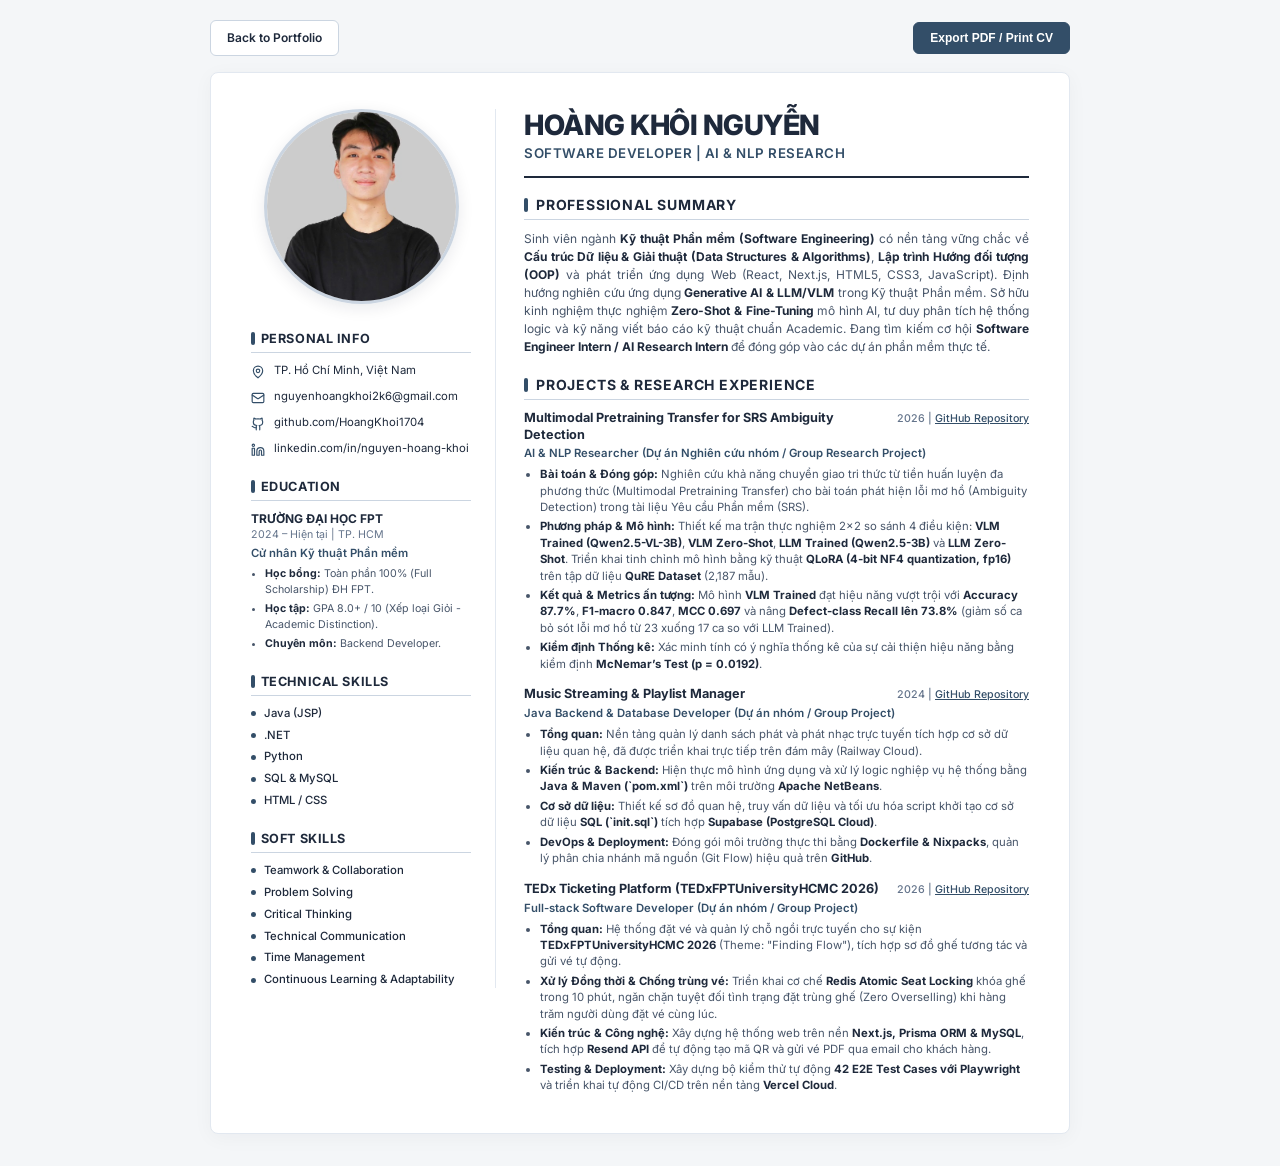
==== commit 06889074: "feat(cv): add soft skills and convert skills to flat list style" ====
--- a/cv.html
+++ b/cv.html
@@ -238,37 +238,32 @@
             color: var(--text-dark);
         }
 
-        /* SIDEBAR SKILLS */
-        .sidebar-skills {
+        /* SIDEBAR SKILLS (FLAT LIST STYLE) */
+        .sidebar-skill-list {
+            list-style: none;
+            padding-left: 0;
             display: flex;
             flex-direction: column;
-            gap: 10px;
-        }
-
-        .sidebar-skill-category {
-            font-size: 8pt;
-            font-weight: 700;
-            text-transform: uppercase;
-            letter-spacing: 0.5px;
-            color: var(--text-dark);
-            margin-bottom: 4px;
-        }
-
-        .skill-tags {
-            display: flex;
-            flex-wrap: wrap;
             gap: 6px;
         }
 
-        .skill-tag {
-            background-color: var(--badge-bg);
-            color: var(--badge-text);
+        .sidebar-skill-item {
             font-size: 8.5pt;
             font-weight: 500;
-            padding: 3px 9px;
-            border-radius: 4px;
-            border: 1px solid var(--badge-border);
-            line-height: 1.35;
+            color: var(--text-dark);
+            display: flex;
+            align-items: center;
+            gap: 8px;
+            line-height: 1.4;
+        }
+
+        .sidebar-skill-item::before {
+            content: "";
+            width: 5px;
+            height: 5px;
+            border-radius: 50%;
+            background-color: var(--brand-color);
+            flex-shrink: 0;
         }
 
         /* RIGHT COLUMN: RECRUITER FOCUS */
@@ -460,10 +455,14 @@
                 border-bottom-color: var(--primary-color);
             }
 
-            .skill-tag {
-                border: 1px solid #cbd5e1;
-                background-color: #f8fafc;
+            .sidebar-skill-item {
                 color: #0f172a;
+            }
+
+            .sidebar-skill-item::before {
+                background-color: #334e68;
+                -webkit-print-color-adjust: exact;
+                print-color-adjust: exact;
             }
         }
     </style>
@@ -543,13 +542,26 @@
                 <!-- TECHNICAL SKILLS -->
                 <div class="sidebar-block">
                     <h2 class="sidebar-heading">Technical Skills</h2>
-                    <div class="skill-tags">
-                        <span class="skill-tag">Java (JSP)</span>
-                        <span class="skill-tag">Python</span>
-                        <span class="skill-tag">SQL</span>
-                        <span class="skill-tag">HTML/CSS</span>
-                        <span class="skill-tag">MySQL</span>
-                    </div>
+                    <ul class="sidebar-skill-list">
+                        <li class="sidebar-skill-item">Java (JSP)</li>
+                        <li class="sidebar-skill-item">.NET</li>
+                        <li class="sidebar-skill-item">Python</li>
+                        <li class="sidebar-skill-item">SQL & MySQL</li>
+                        <li class="sidebar-skill-item">HTML / CSS</li>
+                    </ul>
+                </div>
+
+                <!-- SOFT SKILLS -->
+                <div class="sidebar-block">
+                    <h2 class="sidebar-heading">Soft Skills</h2>
+                    <ul class="sidebar-skill-list">
+                        <li class="sidebar-skill-item">Teamwork & Collaboration</li>
+                        <li class="sidebar-skill-item">Problem Solving</li>
+                        <li class="sidebar-skill-item">Critical Thinking</li>
+                        <li class="sidebar-skill-item">Technical Communication</li>
+                        <li class="sidebar-skill-item">Time Management</li>
+                        <li class="sidebar-skill-item">Continuous Learning & Adaptability</li>
+                    </ul>
                 </div>
 
             </aside>
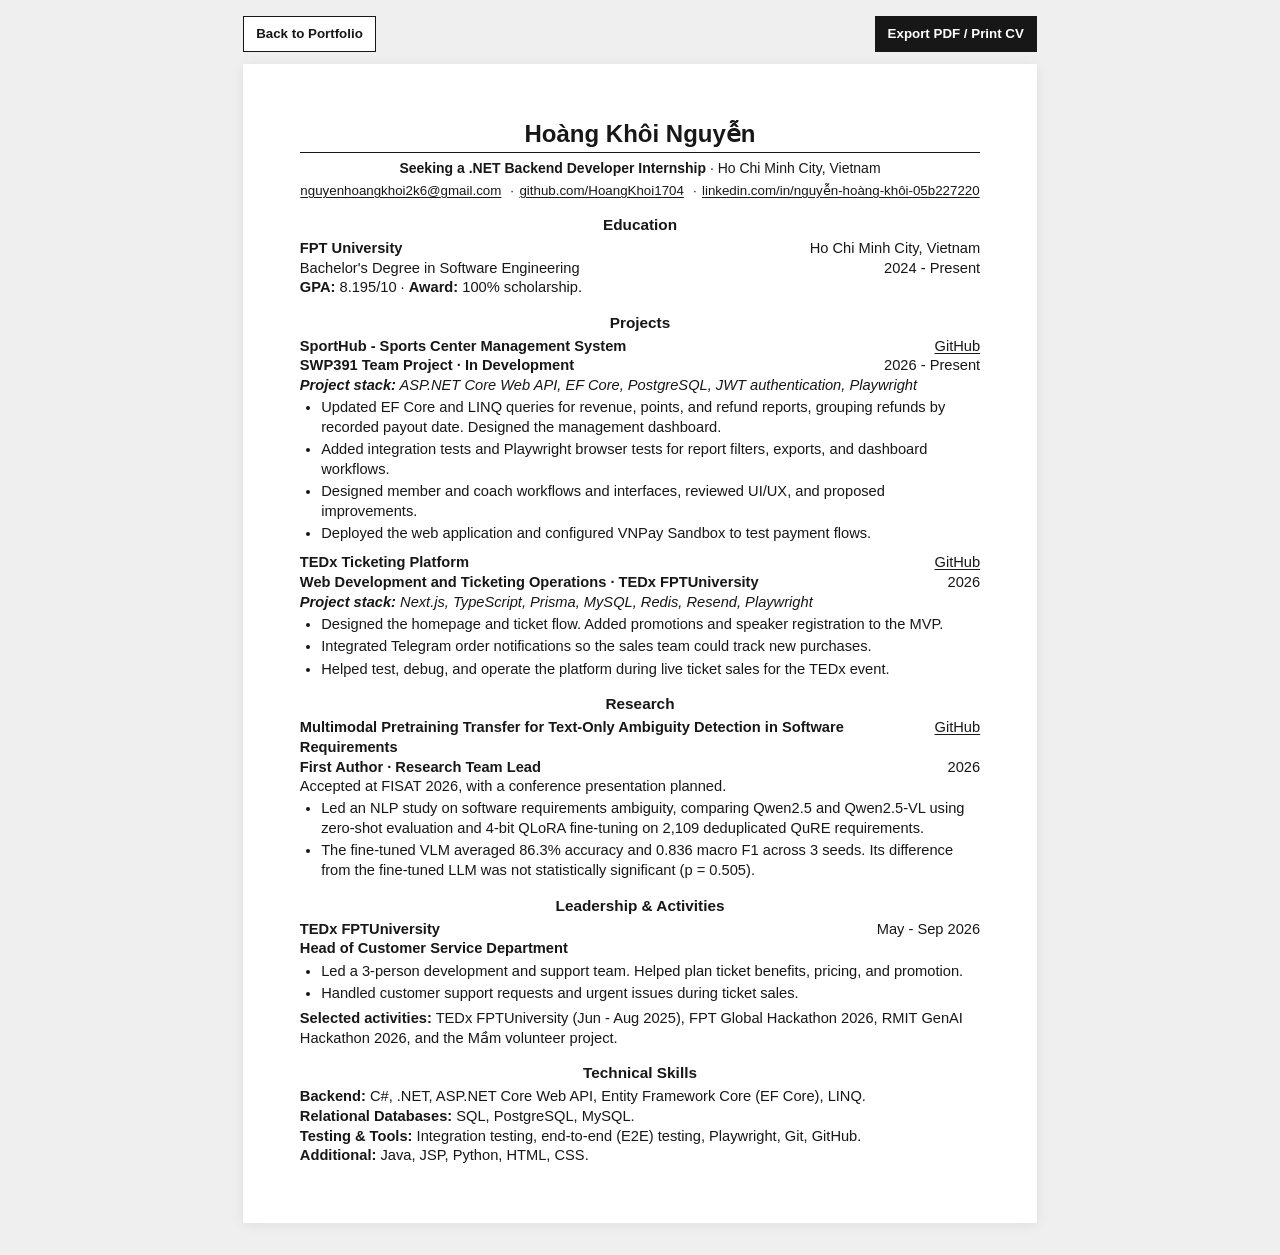
==== commit 19789339: "Update English CV for .NET backend internships" ====
--- a/cv.html
+++ b/cv.html
@@ -1,644 +1,120 @@
 <!DOCTYPE html>
-<html lang="vi">
-
+<html lang="en">
 <head>
     <meta charset="UTF-8">
     <meta name="viewport" content="width=device-width, initial-scale=1.0">
-    <title>Curriculum Vitae | Hoàng Khôi Nguyễn - Software Developer & AI Researcher</title>
-    <link rel="preconnect" href="https://fonts.googleapis.com">
-    <link rel="preconnect" href="https://fonts.gstatic.com" crossorigin>
-    <link href="https://fonts.googleapis.com/css2?family=Inter:wght@300;400;500;600;700;800&display=swap" rel="stylesheet">
+    <meta name="color-scheme" content="light">
+    <meta name="description" content="Hoàng Khôi Nguyễn, Software Engineering student at FPT University seeking a .NET Backend Developer internship.">
+    <title>Hoàng Khôi Nguyễn | .NET Backend Developer Internship</title>
+    <link rel="stylesheet" href="assets/css/cv.css">
+</head>
+<body>
+    <nav class="top-nav-bar no-print" aria-label="CV actions">
+        <a href="index.html" class="nav-btn">Back to Portfolio</a>
+        <button type="button" onclick="window.print()" class="nav-btn primary">Export PDF / Print CV</button>
+    </nav>
 
-    <style>
-        :root {
-            /* Palette: Deep Slate & Muted Steel Navy (Eye-friendly, non-glaring) */
-            --primary-color: #1e293b;       /* Dark Slate 800 - soft on eyes */
-            --brand-color: #334e68;         /* Muted Slate Navy (calm, elegant, zero glare) */
-            --accent-color: #486581;        /* Soft Steel Slate */
-            --text-main: #475569;           /* Slate 600 - comfortable reading contrast */
-            --text-dark: #1e293b;           /* Slate 800 */
-            --text-muted: #64748b;          /* Slate 500 */
-            --bg-body: #f4f6f8;             /* Gentle, warm-tinted neutral grey */
-            --bg-card: #ffffff;
-            --border-color: #cbd5e1;        /* Slate 300 */
-            --border-subtle: #e2e8f0;       /* Slate 200 */
-            --badge-bg: #f1f5f9;            /* Minimalist soft slate tag background */
-            --badge-text: #334155;          /* Crisp neutral tag text */
-            --badge-border: #e2e8f0;        /* Subtle border instead of bright blue */
-        }
+    <main class="cv-container" aria-labelledby="candidate-name">
+        <header class="cv-header">
+            <h1 id="candidate-name" class="candidate-name" lang="vi">Hoàng Khôi Nguyễn</h1>
+            <p class="candidate-title">Seeking a .NET Backend Developer Internship <span>· Ho Chi Minh City, Vietnam</span></p>
+            <address class="contact-list">
+                <a href="mailto:nguyenhoangkhoi2k6@gmail.com">nguyenhoangkhoi2k6@gmail.com</a>
+                <a href="https://github.com/HoangKhoi1704" target="_blank" rel="noopener noreferrer">github.com/HoangKhoi1704</a>
+                <a href="https://www.linkedin.com/in/nguy%E1%BB%85n-ho%C3%A0ng-kh%C3%B4i-05b227220/" target="_blank" rel="noopener noreferrer">linkedin.com/in/nguyễn-hoàng-khôi-05b227220</a>
+            </address>
+        </header>
 
-        * {
-            box-sizing: border-box;
-            margin: 0;
-            padding: 0;
-        }
+        <section class="cv-section" id="education" aria-labelledby="education-heading">
+            <h2 class="section-title" id="education-heading">Education</h2>
+            <div class="item-row">
+                <h3>FPT University</h3>
+                <span class="item-meta">Ho Chi Minh City, Vietnam</span>
+            </div>
+            <div class="item-row">
+                <p>Bachelor's Degree in Software Engineering</p>
+                <span class="item-meta">2024 - Present</span>
+            </div>
+            <p><strong>GPA:</strong> 8.195/10 <span aria-hidden="true">·</span> <strong>Award:</strong> 100% scholarship.</p>
+        </section>
 
-        body {
-            font-family: 'Inter', -apple-system, BlinkMacSystemFont, "Segoe UI", Roboto, Helvetica, Arial, sans-serif;
-            color: var(--text-main);
-            background-color: var(--bg-body);
-            line-height: 1.5;
-            font-size: 9pt;
-            -webkit-print-color-adjust: exact;
-            print-color-adjust: exact;
-        }
+        <section class="cv-section" id="projects" aria-labelledby="projects-heading">
+            <h2 class="section-title" id="projects-heading">Projects</h2>
+            <article class="cv-entry">
+                <div class="item-row">
+                    <h3>SportHub - Sports Center Management System</h3>
+                    <a class="item-meta" aria-label="SportHub on GitHub" href="https://github.com/SWP391-SportHub-Group4/sports-center-management-system" target="_blank" rel="noopener noreferrer">GitHub</a>
+                </div>
+                <div class="item-row">
+                    <p class="item-role">SWP391 Team Project · In Development</p>
+                    <span class="item-meta">2026 - Present</span>
+                </div>
+                <p class="tech-stack"><strong>Project stack:</strong> ASP.NET Core Web API, EF Core, PostgreSQL, JWT authentication, Playwright</p>
+                <ul class="bullet-list">
+                    <li>Updated EF Core and LINQ queries for revenue, points, and refund reports, grouping refunds by recorded payout date. Designed the management dashboard.</li>
+                    <li>Added integration tests and Playwright browser tests for report filters, exports, and dashboard workflows.</li>
+                    <li>Designed member and coach workflows and interfaces, reviewed UI/UX, and proposed improvements.</li>
+                    <li>Deployed the web application and configured VNPay Sandbox to test payment flows.</li>
+                </ul>
+            </article>
+            <article class="cv-entry">
+                <div class="item-row">
+                    <h3>TEDx Ticketing Platform</h3>
+                    <a class="item-meta" aria-label="TEDx Ticketing Platform on GitHub" href="https://github.com/ttphats/project-detedxs26" target="_blank" rel="noopener noreferrer">GitHub</a>
+                </div>
+                <div class="item-row">
+                    <p class="item-role">Web Development and Ticketing Operations · TEDx FPTUniversity</p>
+                    <span class="item-meta">2026</span>
+                </div>
+                <p class="tech-stack"><strong>Project stack:</strong> Next.js, TypeScript, Prisma, MySQL, Redis, Resend, Playwright</p>
+                <ul class="bullet-list">
+                    <li>Designed the homepage and ticket flow. Added promotions and speaker registration to the MVP.</li>
+                    <li>Integrated Telegram order notifications so the sales team could track new purchases.</li>
+                    <li>Helped test, debug, and operate the platform during live ticket sales for the TEDx event.</li>
+                </ul>
+            </article>
+        </section>
 
-        /* TOP NAVIGATION BAR */
-        .top-nav-bar {
-            max-width: 860px;
-            margin: 20px auto 0 auto;
-            display: flex;
-            justify-content: space-between;
-            align-items: center;
-        }
+        <section class="cv-section" id="research" aria-labelledby="research-heading">
+            <h2 class="section-title" id="research-heading">Research</h2>
+            <article class="cv-entry">
+                <div class="item-row">
+                    <h3>Multimodal Pretraining Transfer for Text-Only Ambiguity Detection in Software Requirements</h3>
+                    <a class="item-meta" aria-label="Research code and experiments on GitHub" href="https://github.com/HoangKhoi1704/VLM-in-ambiguity-RE" target="_blank" rel="noopener noreferrer">GitHub</a>
+                </div>
+                <div class="item-row">
+                    <p class="item-role">First Author · Research Team Lead</p>
+                    <span class="item-meta">2026</span>
+                </div>
+                <p>Accepted at FISAT 2026, with a conference presentation planned.</p>
+                <ul class="bullet-list">
+                    <li>Led an NLP study on software requirements ambiguity, comparing Qwen2.5 and Qwen2.5-VL using zero-shot evaluation and 4-bit QLoRA fine-tuning on 2,109 deduplicated QuRE requirements.</li>
+                    <li>The fine-tuned VLM averaged 86.3% accuracy and 0.836 macro F1 across 3 seeds. Its difference from the fine-tuned LLM was not statistically significant (p = 0.505).</li>
+                </ul>
+            </article>
+        </section>
 
-        .nav-btn {
-            background: #ffffff;
-            border: 1px solid var(--border-color);
-            padding: 8px 16px;
-            border-radius: 6px;
-            color: var(--text-dark);
-            font-size: 9pt;
-            font-weight: 600;
-            text-decoration: none;
-            cursor: pointer;
-            display: inline-flex;
-            align-items: center;
-            gap: 6px;
-            transition: all 0.2s ease;
-        }
+        <section class="cv-section" id="activities" aria-labelledby="activities-heading">
+            <h2 class="section-title" id="activities-heading">Leadership &amp; Activities</h2>
+            <div class="item-row">
+                <h3>TEDx FPTUniversity</h3>
+                <span class="item-meta">May - Sep 2026</span>
+            </div>
+            <p class="item-role">Head of Customer Service Department</p>
+            <ul class="bullet-list">
+                <li>Led a 3-person development and support team. Helped plan ticket benefits, pricing, and promotion.</li>
+                <li>Handled customer support requests and urgent issues during ticket sales.</li>
+            </ul>
+            <p class="additional-activities"><strong>Selected activities:</strong> TEDx FPTUniversity (Jun - Aug 2025), FPT Global Hackathon 2026, RMIT GenAI Hackathon 2026, and the Mầm volunteer project.</p>
+        </section>
 
-        .nav-btn:hover {
-            border-color: var(--accent-color);
-            color: var(--primary-color);
-            box-shadow: 0 2px 6px rgba(15, 23, 42, 0.06);
-        }
-
-        .nav-btn.primary {
-            background: var(--brand-color);
-            color: #ffffff;
-            border-color: var(--brand-color);
-        }
-
-        .nav-btn.primary:hover {
-            background: var(--primary-color);
-            border-color: var(--primary-color);
-            color: #ffffff;
-        }
-
-        /* CV MAIN CONTAINER */
-        .cv-container {
-            max-width: 860px;
-            margin: 16px auto 32px auto;
-            background: var(--bg-card);
-            padding: 36px 40px;
-            border: 1px solid var(--border-subtle);
-            box-shadow: 0 4px 20px rgba(15, 23, 42, 0.04);
-            border-radius: 8px;
-        }
-
-        /* 2-COLUMN LAYOUT */
-        .cv-layout {
-            display: grid;
-            grid-template-columns: 245px 1fr;
-            gap: 28px;
-            align-items: start;
-        }
-
-        /* LEFT COLUMN: PERSONAL INFO & FOUNDATION */
-        .cv-sidebar {
-            border-right: 1.5px solid var(--border-subtle);
-            padding-right: 24px;
-        }
-
-        .sidebar-avatar-wrapper {
-            text-align: center;
-            margin-bottom: 20px;
-        }
-
-        .sidebar-avatar {
-            width: 195px;
-            height: 195px;
-            border-radius: 50%;
-            object-fit: cover;
-            object-position: center 38%;
-            border: 3px solid var(--border-color);
-            box-shadow: 0 4px 16px rgba(15, 23, 42, 0.09);
-            display: inline-block;
-        }
-
-        .sidebar-block {
-            margin-bottom: 20px;
-        }
-
-        .sidebar-block:last-child {
-            margin-bottom: 0;
-        }
-
-        .sidebar-heading {
-            font-size: 9.5pt;
-            font-weight: 700;
-            color: var(--primary-color);
-            text-transform: uppercase;
-            letter-spacing: 0.6px;
-            border-bottom: 1.5px solid var(--border-color);
-            padding-bottom: 4px;
-            margin-bottom: 10px;
-            display: flex;
-            align-items: center;
-            gap: 6px;
-        }
-
-        .sidebar-heading::before {
-            content: "";
-            display: inline-block;
-            width: 3.5px;
-            height: 13px;
-            background-color: var(--brand-color);
-            border-radius: 2px;
-        }
-
-        /* SIDEBAR CONTACT INFO */
-        .sidebar-contact-list {
-            display: flex;
-            flex-direction: column;
-            gap: 10px;
-        }
-
-        .sidebar-contact-item {
-            display: flex;
-            align-items: flex-start;
-            gap: 9px;
-            font-size: 8.5pt;
-        }
-
-        .contact-icon {
-            width: 14px;
-            height: 14px;
-            flex-shrink: 0;
-            color: var(--brand-color);
-            margin-top: 2px;
-        }
-
-        .contact-value {
-            color: var(--text-dark);
-            word-break: break-word;
-            line-height: 1.35;
-        }
-
-        .contact-value a {
-            color: var(--text-dark);
-            text-decoration: none;
-            transition: color 0.2s;
-        }
-
-        .contact-value a:hover {
-            color: var(--accent-color);
-            text-decoration: underline;
-        }
-
-        /* SIDEBAR EDUCATION */
-        .sidebar-edu {
-            font-size: 8.5pt;
-        }
-
-        .sidebar-edu-title {
-            font-weight: 700;
-            font-size: 9pt;
-            color: var(--text-dark);
-            line-height: 1.3;
-        }
-
-        .sidebar-edu-meta {
-            font-size: 8pt;
-            color: var(--text-muted);
-            margin-bottom: 3px;
-        }
-
-        .sidebar-edu-degree {
-            font-size: 8.5pt;
-            font-weight: 600;
-            color: var(--brand-color);
-            margin-bottom: 6px;
-            line-height: 1.3;
-        }
-
-        .sidebar-bullet-list {
-            padding-left: 14px;
-            font-size: 8pt;
-            line-height: 1.45;
-            color: var(--text-main);
-        }
-
-        .sidebar-bullet-list li {
-            margin-bottom: 4px;
-        }
-
-        .sidebar-bullet-list li strong {
-            color: var(--text-dark);
-        }
-
-        /* SIDEBAR SKILLS (FLAT LIST STYLE) */
-        .sidebar-skill-list {
-            list-style: none;
-            padding-left: 0;
-            display: flex;
-            flex-direction: column;
-            gap: 6px;
-        }
-
-        .sidebar-skill-item {
-            font-size: 8.5pt;
-            font-weight: 500;
-            color: var(--text-dark);
-            display: flex;
-            align-items: center;
-            gap: 8px;
-            line-height: 1.4;
-        }
-
-        .sidebar-skill-item::before {
-            content: "";
-            width: 5px;
-            height: 5px;
-            border-radius: 50%;
-            background-color: var(--brand-color);
-            flex-shrink: 0;
-        }
-
-        /* RIGHT COLUMN: RECRUITER FOCUS */
-        .cv-main {
-            min-width: 0;
-        }
-
-        .main-header {
-            border-bottom: 2px solid var(--primary-color);
-            padding-bottom: 12px;
-            margin-bottom: 16px;
-        }
-
-        .candidate-name {
-            font-size: 21pt;
-            font-weight: 800;
-            letter-spacing: -0.5px;
-            color: var(--primary-color);
-            text-transform: uppercase;
-            margin-bottom: 3px;
-            line-height: 1.15;
-        }
-
-        .candidate-title {
-            font-size: 10pt;
-            font-weight: 600;
-            color: var(--brand-color);
-            text-transform: uppercase;
-            letter-spacing: 0.5px;
-        }
-
-        .main-section {
-            margin-bottom: 18px;
-        }
-
-        .main-section:last-child {
-            margin-bottom: 0;
-        }
-
-        .section-title {
-            font-size: 10.5pt;
-            font-weight: 700;
-            color: var(--primary-color);
-            text-transform: uppercase;
-            letter-spacing: 0.8px;
-            border-bottom: 1.5px solid var(--border-color);
-            padding-bottom: 4px;
-            margin-bottom: 10px;
-            display: flex;
-            align-items: center;
-            gap: 8px;
-        }
-
-        .section-title::before {
-            content: "";
-            display: inline-block;
-            width: 4px;
-            height: 14px;
-            background-color: var(--brand-color);
-            border-radius: 2px;
-        }
-
-        /* SUMMARY */
-        .summary-text {
-            text-align: justify;
-            color: var(--text-main);
-            font-size: 9pt;
-            line-height: 1.5;
-        }
-
-        .summary-text strong {
-            color: var(--text-dark);
-        }
-
-        /* PROJECT CARDS */
-        .item-card {
-            margin-bottom: 14px;
-        }
-
-        .item-card:last-child {
-            margin-bottom: 0;
-        }
-
-        .item-header {
-            display: flex;
-            justify-content: space-between;
-            align-items: baseline;
-            margin-bottom: 2px;
-            gap: 8px;
-        }
-
-        .item-title {
-            font-size: 9.5pt;
-            font-weight: 700;
-            color: var(--text-dark);
-            line-height: 1.3;
-        }
-
-        .item-subtitle {
-            font-size: 8.5pt;
-            font-weight: 600;
-            color: var(--brand-color);
-            margin-bottom: 4px;
-        }
-
-        .item-date-location {
-            font-size: 8pt;
-            font-weight: 500;
-            color: var(--text-muted);
-            white-space: nowrap;
-            flex-shrink: 0;
-        }
-
-        /* BULLETS */
-        ul.bullet-list {
-            padding-left: 16px;
-            margin-top: 3px;
-        }
-
-        ul.bullet-list li {
-            margin-bottom: 3px;
-            color: var(--text-main);
-            line-height: 1.45;
-            font-size: 8.5pt;
-        }
-
-        ul.bullet-list li strong {
-            color: var(--text-dark);
-        }
-
-        /* RESPONSIVE & PRINT */
-        @media (max-width: 768px) {
-            .cv-layout {
-                grid-template-columns: 1fr;
-                gap: 20px;
-            }
-
-            .cv-sidebar {
-                border-right: none;
-                border-bottom: 1.5px solid var(--border-subtle);
-                padding-right: 0;
-                padding-bottom: 20px;
-            }
-
-            .sidebar-avatar-wrapper {
-                text-align: center;
-            }
-        }
-
-        @media print {
-            body {
-                background: #ffffff;
-                font-size: 9pt;
-            }
-
-            .no-print {
-                display: none !important;
-            }
-
-            .cv-container {
-                max-width: 100%;
-                margin: 0;
-                padding: 0;
-                box-shadow: none;
-                border: none;
-                border-radius: 0;
-            }
-
-            .cv-layout {
-                grid-template-columns: 235px 1fr;
-                gap: 22px;
-            }
-
-            .cv-sidebar {
-                padding-right: 18px;
-            }
-
-            @page {
-                size: A4;
-                margin: 10mm 12mm 10mm 12mm;
-            }
-
-            a {
-                text-decoration: none;
-                color: inherit !important;
-            }
-
-            .section-title {
-                border-bottom-color: var(--primary-color);
-            }
-
-            .sidebar-skill-item {
-                color: #0f172a;
-            }
-
-            .sidebar-skill-item::before {
-                background-color: #334e68;
-                -webkit-print-color-adjust: exact;
-                print-color-adjust: exact;
-            }
-        }
-    </style>
-</head>
-
-<body>
-
-    <!-- TOP BAR NAVIGATION (Web view only) -->
-    <div class="top-nav-bar no-print">
-        <a href="index.html" class="nav-btn">Back to Portfolio</a>
-        <button onclick="window.print()" class="nav-btn primary">Export PDF / Print CV</button>
-    </div>
-
-    <div class="cv-container">
-
-        <div class="cv-layout">
-
-            <!-- CỘT BÊN TRÁI: THÔNG TIN CÁ NHÂN & NỀN TẢNG -->
-            <aside class="cv-sidebar">
-
-                <!-- AVATAR -->
-                <div class="sidebar-avatar-wrapper">
-                    <img src="./assets/images/avatar.png" alt="Hoàng Khôi Nguyễn Portrait" class="sidebar-avatar">
-                </div>
-
-                <!-- CONTACT INFO -->
-                <div class="sidebar-block">
-                    <h2 class="sidebar-heading">Personal Info</h2>
-                    <div class="sidebar-contact-list">
-                        <div class="sidebar-contact-item">
-                            <svg class="contact-icon" viewBox="0 0 24 24" fill="none" stroke="currentColor" stroke-width="2" stroke-linecap="round" stroke-linejoin="round">
-                                <path d="M20 10c0 6-8 12-8 12s-8-6-8-12a8 8 0 0 1 16 0Z"/>
-                                <circle cx="12" cy="10" r="3"/>
-                            </svg>
-                            <span class="contact-value">TP. Hồ Chí Minh, Việt Nam</span>
-                        </div>
-                        <div class="sidebar-contact-item">
-                            <svg class="contact-icon" viewBox="0 0 24 24" fill="none" stroke="currentColor" stroke-width="2" stroke-linecap="round" stroke-linejoin="round">
-                                <rect width="20" height="16" x="2" y="4" rx="2"/>
-                                <path d="m22 7-8.97 5.7a1.94 1.94 0 0 1-2.06 0L2 7"/>
-                            </svg>
-                            <span class="contact-value"><a href="mailto:nguyenhoangkhoi2k6@gmail.com">nguyenhoangkhoi2k6@gmail.com</a></span>
-                        </div>
-                        <div class="sidebar-contact-item">
-                            <svg class="contact-icon" viewBox="0 0 24 24" fill="none" stroke="currentColor" stroke-width="2" stroke-linecap="round" stroke-linejoin="round">
-                                <path d="M15 22v-4a4.8 4.8 0 0 0-1-3.5c3 0 6-2 6-5.5.08-1.25-.27-2.48-1-3.5.28-1.15.28-2.35 0-3.5 0 0-1 0-3 1.5-2.64-.5-5.36-.5-8 0C6 2 5 2 5 2c-.3 1.15-.3 2.35 0 3.5A5.403 5.403 0 0 0 4 9c0 3.5 3 5.5 6 5.5-.39.49-.68 1.05-.85 1.65-.17.6-.22 1.23-.15 1.85v4"/>
-                                <path d="M9 18c-4.51 2-5-2-7-2"/>
-                            </svg>
-                            <span class="contact-value"><a href="https://github.com/HoangKhoi1704" target="_blank">github.com/HoangKhoi1704</a></span>
-                        </div>
-                        <div class="sidebar-contact-item">
-                            <svg class="contact-icon" viewBox="0 0 24 24" fill="none" stroke="currentColor" stroke-width="2" stroke-linecap="round" stroke-linejoin="round">
-                                <path d="M16 8a6 6 0 0 1 6 6v7h-4v-7a2 2 0 0 0-2-2 2 2 0 0 0-2 2v7h-4v-7a6 6 0 0 1 6-6z"/>
-                                <rect width="4" height="12" x="2" y="9"/>
-                                <circle cx="4" cy="4" r="2"/>
-                            </svg>
-                            <span class="contact-value"><a href="https://www.linkedin.com/in/nguy%E1%BB%85n-ho%C3%A0ng-kh%C3%B4i-05b227220/" target="_blank">linkedin.com/in/nguyen-hoang-khoi</a></span>
-                        </div>
-                    </div>
-                </div>
-
-                <!-- EDUCATION -->
-                <div class="sidebar-block">
-                    <h2 class="sidebar-heading">Education</h2>
-                    <div class="sidebar-edu">
-                        <div class="sidebar-edu-title">TRƯỜNG ĐẠI HỌC FPT</div>
-                        <div class="sidebar-edu-meta">2024 – Hiện tại | TP. HCM</div>
-                        <div class="sidebar-edu-degree">Cử nhân Kỹ thuật Phần mềm</div>
-                        <ul class="sidebar-bullet-list">
-                            <li><strong>Học bổng:</strong> Toàn phần 100% (Full Scholarship) ĐH FPT.</li>
-                            <li><strong>Học tập:</strong> GPA 8.0+ / 10 (Xếp loại Giỏi - Academic Distinction).</li>
-                            <li><strong>Chuyên môn:</strong> Backend Developer.</li>
-                        </ul>
-                    </div>
-                </div>
-
-                <!-- TECHNICAL SKILLS -->
-                <div class="sidebar-block">
-                    <h2 class="sidebar-heading">Technical Skills</h2>
-                    <ul class="sidebar-skill-list">
-                        <li class="sidebar-skill-item">Java (JSP)</li>
-                        <li class="sidebar-skill-item">.NET</li>
-                        <li class="sidebar-skill-item">Python</li>
-                        <li class="sidebar-skill-item">SQL & MySQL</li>
-                        <li class="sidebar-skill-item">HTML / CSS</li>
-                    </ul>
-                </div>
-
-                <!-- SOFT SKILLS -->
-                <div class="sidebar-block">
-                    <h2 class="sidebar-heading">Soft Skills</h2>
-                    <ul class="sidebar-skill-list">
-                        <li class="sidebar-skill-item">Teamwork & Collaboration</li>
-                        <li class="sidebar-skill-item">Problem Solving</li>
-                        <li class="sidebar-skill-item">Critical Thinking</li>
-                        <li class="sidebar-skill-item">Technical Communication</li>
-                        <li class="sidebar-skill-item">Time Management</li>
-                        <li class="sidebar-skill-item">Continuous Learning & Adaptability</li>
-                    </ul>
-                </div>
-
-            </aside>
-
-            <!-- CỘT BÊN PHẢI: THÔNG TIN NHÀ TUYỂN DỤNG TẬP TRUNG -->
-            <main class="cv-main">
-
-                <!-- MAIN HEADER: NAME & PROFESSIONAL TITLE -->
-                <header class="main-header">
-                    <h1 class="candidate-name">HOÀNG KHÔI NGUYỄN</h1>
-                    <div class="candidate-title">Software Developer | AI & NLP Research</div>
-                </header>
-
-                <!-- PROFESSIONAL SUMMARY -->
-                <section class="main-section">
-                    <h2 class="section-title">Professional Summary</h2>
-                    <p class="summary-text">
-                        Sinh viên ngành <strong>Kỹ thuật Phần mềm (Software Engineering)</strong> có nền tảng vững chắc về <strong>Cấu trúc Dữ liệu & Giải thuật (Data Structures & Algorithms)</strong>, <strong>Lập trình Hướng đối tượng (OOP)</strong> và phát triển ứng dụng Web (React, Next.js, HTML5, CSS3, JavaScript). Định hướng nghiên cứu ứng dụng <strong>Generative AI & LLM/VLM</strong> trong Kỹ thuật Phần mềm. Sở hữu kinh nghiệm thực nghiệm <strong>Zero-Shot & Fine-Tuning</strong> mô hình AI, tư duy phân tích hệ thống logic và kỹ năng viết báo cáo kỹ thuật chuẩn Academic. Đang tìm kiếm cơ hội <strong>Software Engineer Intern / AI Research Intern</strong> để đóng góp vào các dự án phần mềm thực tế.
-                    </p>
-                </section>
-
-                <!-- PROJECTS & RESEARCH EXPERIENCE -->
-                <section class="main-section">
-                    <h2 class="section-title">Projects & Research Experience</h2>
-
-                    <!-- Project 1: RESEARCH PAPER ON GITHUB -->
-                    <div class="item-card">
-                        <div class="item-header">
-                            <span class="item-title">Multimodal Pretraining Transfer for SRS Ambiguity Detection</span>
-                            <span class="item-date-location">2026 | <a href="https://github.com/HoangKhoi1704/VLM-in-ambiguity-RE" target="_blank" style="color: var(--brand-color); text-decoration: underline;">GitHub Repository</a></span>
-                        </div>
-                        <div class="item-subtitle">AI & NLP Researcher (Dự án Nghiên cứu nhóm / Group Research Project)</div>
-                        <ul class="bullet-list">
-                            <li><strong>Bài toán & Đóng góp:</strong> Nghiên cứu khả năng chuyển giao tri thức từ tiền huấn luyện đa phương thức (Multimodal Pretraining Transfer) cho bài toán phát hiện lỗi mơ hồ (Ambiguity Detection) trong tài liệu Yêu cầu Phần mềm (SRS).</li>
-                            <li><strong>Phương pháp & Mô hình:</strong> Thiết kế ma trận thực nghiệm 2x2 so sánh 4 điều kiện: <strong>VLM Trained (Qwen2.5-VL-3B)</strong>, <strong>VLM Zero-Shot</strong>, <strong>LLM Trained (Qwen2.5-3B)</strong> và <strong>LLM Zero-Shot</strong>. Triển khai tinh chỉnh mô hình bằng kỹ thuật <strong>QLoRA (4-bit NF4 quantization, fp16)</strong> trên tập dữ liệu <strong>QuRE Dataset</strong> (2,187 mẫu).</li>
-                            <li><strong>Kết quả & Metrics ấn tượng:</strong> Mô hình <strong>VLM Trained</strong> đạt hiệu năng vượt trội với <strong>Accuracy 87.7%</strong>, <strong>F1-macro 0.847</strong>, <strong>MCC 0.697</strong> và nâng <strong>Defect-class Recall lên 73.8%</strong> (giảm số ca bỏ sót lỗi mơ hồ từ 23 xuống 17 ca so với LLM Trained).</li>
-                            <li><strong>Kiểm định Thống kê:</strong> Xác minh tính có ý nghĩa thống kê của sự cải thiện hiệu năng bằng kiểm định <strong>McNemar’s Test (p = 0.0192)</strong>.</li>
-                        </ul>
-                    </div>
-
-                    <!-- Project 2: REAL REPO METADATA (Java / Maven / SQL / Docker) -->
-                    <div class="item-card">
-                        <div class="item-header">
-                            <span class="item-title">Music Streaming & Playlist Manager</span>
-                            <span class="item-date-location">2024 | <a href="https://github.com/MusicStreamingPlaylistManager/MusicStreamingPlaylistManager" target="_blank" style="color: var(--brand-color); text-decoration: underline;">GitHub Repository</a></span>
-                        </div>
-                        <div class="item-subtitle">Java Backend & Database Developer (Dự án nhóm / Group Project)</div>
-                        <ul class="bullet-list">
-                            <li><strong>Tổng quan:</strong> Nền tảng quản lý danh sách phát và phát nhạc trực tuyến tích hợp cơ sở dữ liệu quan hệ, đã được triển khai trực tiếp trên đám mây (Railway Cloud).</li>
-                            <li><strong>Kiến trúc & Backend:</strong> Hiện thực mô hình ứng dụng và xử lý logic nghiệp vụ hệ thống bằng <strong>Java & Maven (`pom.xml`)</strong> trên môi trường <strong>Apache NetBeans</strong>.</li>
-                            <li><strong>Cơ sở dữ liệu:</strong> Thiết kế sơ đồ quan hệ, truy vấn dữ liệu và tối ưu hóa script khởi tạo cơ sở dữ liệu <strong>SQL (`init.sql`)</strong> tích hợp <strong>Supabase (PostgreSQL Cloud)</strong>.</li>
-                            <li><strong>DevOps & Deployment:</strong> Đóng gói môi trường thực thi bằng <strong>Dockerfile & Nixpacks</strong>, quản lý phân chia nhánh mã nguồn (Git Flow) hiệu quả trên <strong>GitHub</strong>.</li>
-                        </ul>
-                    </div>
-
-                    <!-- Project 3: TEDx TICKETING PLATFORM -->
-                    <div class="item-card">
-                        <div class="item-header">
-                            <span class="item-title">TEDx Ticketing Platform (TEDxFPTUniversityHCMC 2026)</span>
-                            <span class="item-date-location">2026 | <a href="https://github.com/ttphats/project-detedxs26" target="_blank" style="color: var(--brand-color); text-decoration: underline;">GitHub Repository</a></span>
-                        </div>
-                        <div class="item-subtitle">Full-stack Software Developer (Dự án nhóm / Group Project)</div>
-                        <ul class="bullet-list">
-                            <li><strong>Tổng quan:</strong> Hệ thống đặt vé và quản lý chỗ ngồi trực tuyến cho sự kiện <strong>TEDxFPTUniversityHCMC 2026</strong> (Theme: "Finding Flow"), tích hợp sơ đồ ghế tương tác và gửi vé tự động.</li>
-                            <li><strong>Xử lý Đồng thời & Chống trùng vé:</strong> Triển khai cơ chế <strong>Redis Atomic Seat Locking</strong> khóa ghế trong 10 phút, ngăn chặn tuyệt đối tình trạng đặt trùng ghế (Zero Overselling) khi hàng trăm người dùng đặt vé cùng lúc.</li>
-                            <li><strong>Kiến trúc & Công nghệ:</strong> Xây dựng hệ thống web trên nền <strong>Next.js, Prisma ORM & MySQL</strong>, tích hợp <strong>Resend API</strong> để tự động tạo mã QR và gửi vé PDF qua email cho khách hàng.</li>
-                            <li><strong>Testing & Deployment:</strong> Xây dựng bộ kiểm thử tự động <strong>42 E2E Test Cases với Playwright</strong> và triển khai tự động CI/CD trên nền tảng <strong>Vercel Cloud</strong>.</li>
-                        </ul>
-                    </div>
-                </section>
-
-            </main>
-
-        </div>
-
-    </div>
-
+        <section class="cv-section" id="skills" aria-labelledby="skills-heading">
+            <h2 class="section-title" id="skills-heading">Technical Skills</h2>
+            <p><strong>Backend:</strong> C#, .NET, ASP.NET Core Web API, Entity Framework Core (EF Core), LINQ.</p>
+            <p><strong>Relational Databases:</strong> SQL, PostgreSQL, MySQL.</p>
+            <p><strong>Testing &amp; Tools:</strong> Integration testing, end-to-end (E2E) testing, Playwright, Git, GitHub.</p>
+            <p><strong>Additional:</strong> Java, JSP, Python, HTML, CSS.</p>
+        </section>
+    </main>
 </body>
-
 </html>
--- a/assets/css/cv.css
+++ b/assets/css/cv.css
@@ -0,0 +1,213 @@
+:root {
+    color-scheme: light;
+    --ink: #171717;
+    --paper: #fff;
+    --canvas: #efefef;
+    --page-width: 210mm;
+    --page-height: 297mm;
+    --page-margin: 15mm;
+}
+
+* {
+    box-sizing: border-box;
+}
+
+body {
+    margin: 0;
+    background: var(--canvas);
+    color: var(--ink);
+    font: 11pt/1.34 Calibri, "Carlito", Arial, sans-serif;
+}
+
+h1,
+h2,
+h3,
+p,
+ul {
+    margin: 0;
+}
+
+a {
+    color: inherit;
+    text-underline-offset: 2px;
+}
+
+a:focus-visible,
+button:focus-visible {
+    outline: 2px solid var(--ink);
+    outline-offset: 3px;
+}
+
+.top-nav-bar {
+    display: flex;
+    flex-wrap: wrap;
+    justify-content: space-between;
+    gap: 8px;
+    width: min(var(--page-width), calc(100% - 32px));
+    margin: 16px auto 12px;
+}
+
+.nav-btn {
+    display: inline-flex;
+    align-items: center;
+    min-height: 36px;
+    padding: 7px 12px;
+    border: 1px solid var(--ink);
+    background: var(--paper);
+    color: var(--ink);
+    font: 600 10pt/1.2 Calibri, "Carlito", Arial, sans-serif;
+    text-decoration: none;
+    cursor: pointer;
+}
+
+.nav-btn.primary {
+    background: var(--ink);
+    color: var(--paper);
+}
+
+.cv-container {
+    width: min(var(--page-width), calc(100% - 32px));
+    min-height: var(--page-height);
+    margin: 0 auto 32px;
+    padding: var(--page-margin);
+    background: var(--paper);
+    box-shadow: 0 2px 12px #00000012;
+}
+
+.cv-header {
+    margin-bottom: 12pt;
+    text-align: center;
+    break-inside: avoid;
+}
+
+.candidate-name {
+    padding-bottom: 3pt;
+    border-bottom: 0.8pt solid var(--ink);
+    font-size: 18pt;
+    line-height: 1.12;
+}
+
+.contact-list {
+    margin-top: 3pt;
+    font-size: 10pt;
+    font-style: normal;
+    line-height: 1.35;
+}
+
+.contact-list > * {
+    display: inline-block;
+    max-width: 100%;
+    overflow-wrap: anywhere;
+}
+
+.contact-list > * + *::before {
+    display: inline-block;
+    margin: 0 0.4em;
+    content: "·";
+}
+
+.candidate-title {
+    margin-top: 5pt;
+    font-size: 10.5pt;
+    font-weight: 700;
+}
+
+.candidate-title span {
+    font-weight: 400;
+}
+
+.cv-section + .cv-section {
+    margin-top: 12pt;
+}
+
+.section-title {
+    margin-bottom: 4pt;
+    font-size: 11.5pt;
+    line-height: 1.15;
+    text-align: center;
+    break-after: avoid;
+}
+
+.cv-entry {
+    break-inside: avoid;
+}
+
+.cv-entry + .cv-entry {
+    margin-top: 7pt;
+}
+
+.item-row {
+    display: flex;
+    align-items: baseline;
+    justify-content: space-between;
+    gap: 10pt;
+    break-after: avoid;
+}
+
+.item-row h3 {
+    font-size: inherit;
+    font-weight: 700;
+}
+
+.item-meta {
+    flex: none;
+    white-space: nowrap;
+    text-align: right;
+}
+
+.item-role {
+    font-weight: 700;
+}
+
+.tech-stack {
+    font-style: italic;
+}
+
+.bullet-list {
+    margin-top: 2pt;
+    padding-inline-start: 16pt;
+}
+
+.bullet-list li + li {
+    margin-top: 2pt;
+}
+
+.additional-activities {
+    margin-top: 4pt;
+}
+
+@media screen and (max-width: 640px) {
+    .cv-container {
+        min-height: 0;
+        padding: 20px;
+    }
+
+    .item-row {
+        flex-wrap: wrap;
+        gap: 1pt 8pt;
+    }
+}
+
+@page {
+    size: A4 portrait;
+    margin: 15mm;
+}
+
+@media print {
+    body {
+        background: var(--paper);
+        line-height: 1.30;
+    }
+
+    .no-print {
+        display: none !important;
+    }
+
+    .cv-container {
+        width: auto;
+        min-height: 0;
+        margin: 0;
+        padding: 0;
+        box-shadow: none;
+    }
+}
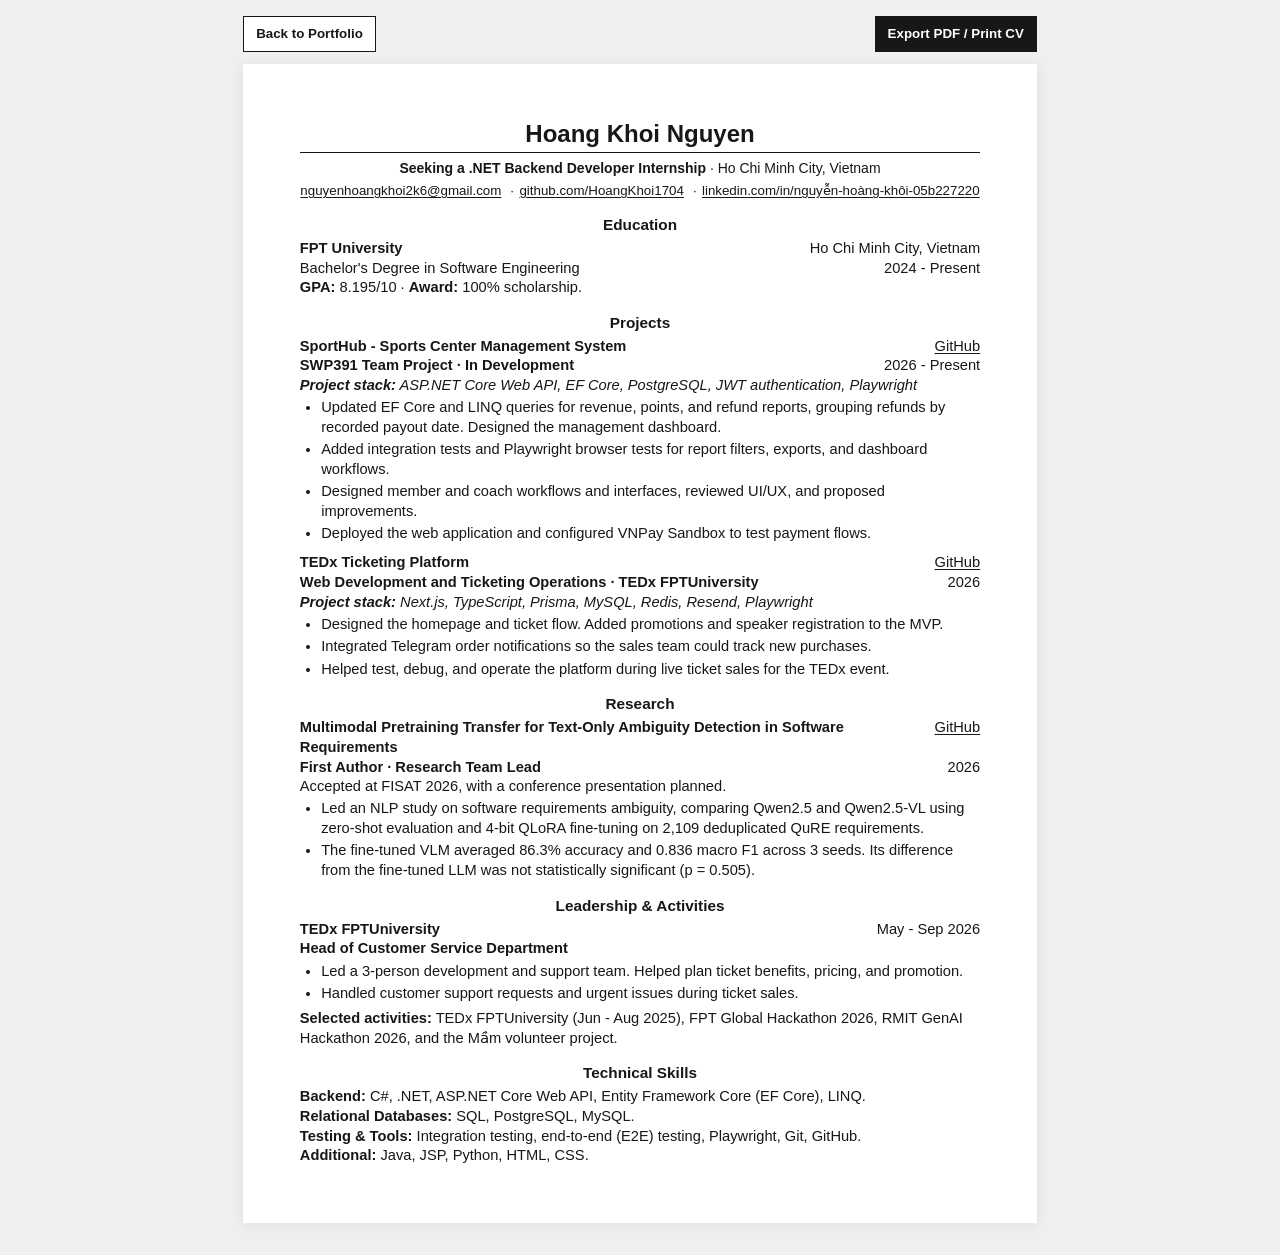
==== commit d6a2a7ad: "update name display" ====
--- a/cv.html
+++ b/cv.html
@@ -4,8 +4,8 @@
     <meta charset="UTF-8">
     <meta name="viewport" content="width=device-width, initial-scale=1.0">
     <meta name="color-scheme" content="light">
-    <meta name="description" content="Hoàng Khôi Nguyễn, Software Engineering student at FPT University seeking a .NET Backend Developer internship.">
-    <title>Hoàng Khôi Nguyễn | .NET Backend Developer Internship</title>
+    <meta name="description" content="Hoang Khoi Nguyen, Software Engineering student at FPT University seeking a .NET Backend Developer internship.">
+    <title>Hoang Khoi Nguyen | .NET Backend Developer Internship</title>
     <link rel="stylesheet" href="assets/css/cv.css">
 </head>
 <body>
@@ -16,7 +16,7 @@
 
     <main class="cv-container" aria-labelledby="candidate-name">
         <header class="cv-header">
-            <h1 id="candidate-name" class="candidate-name" lang="vi">Hoàng Khôi Nguyễn</h1>
+            <h1 id="candidate-name" class="candidate-name" lang="vi">Hoang Khoi Nguyen</h1>
             <p class="candidate-title">Seeking a .NET Backend Developer Internship <span>· Ho Chi Minh City, Vietnam</span></p>
             <address class="contact-list">
                 <a href="mailto:nguyenhoangkhoi2k6@gmail.com">nguyenhoangkhoi2k6@gmail.com</a>
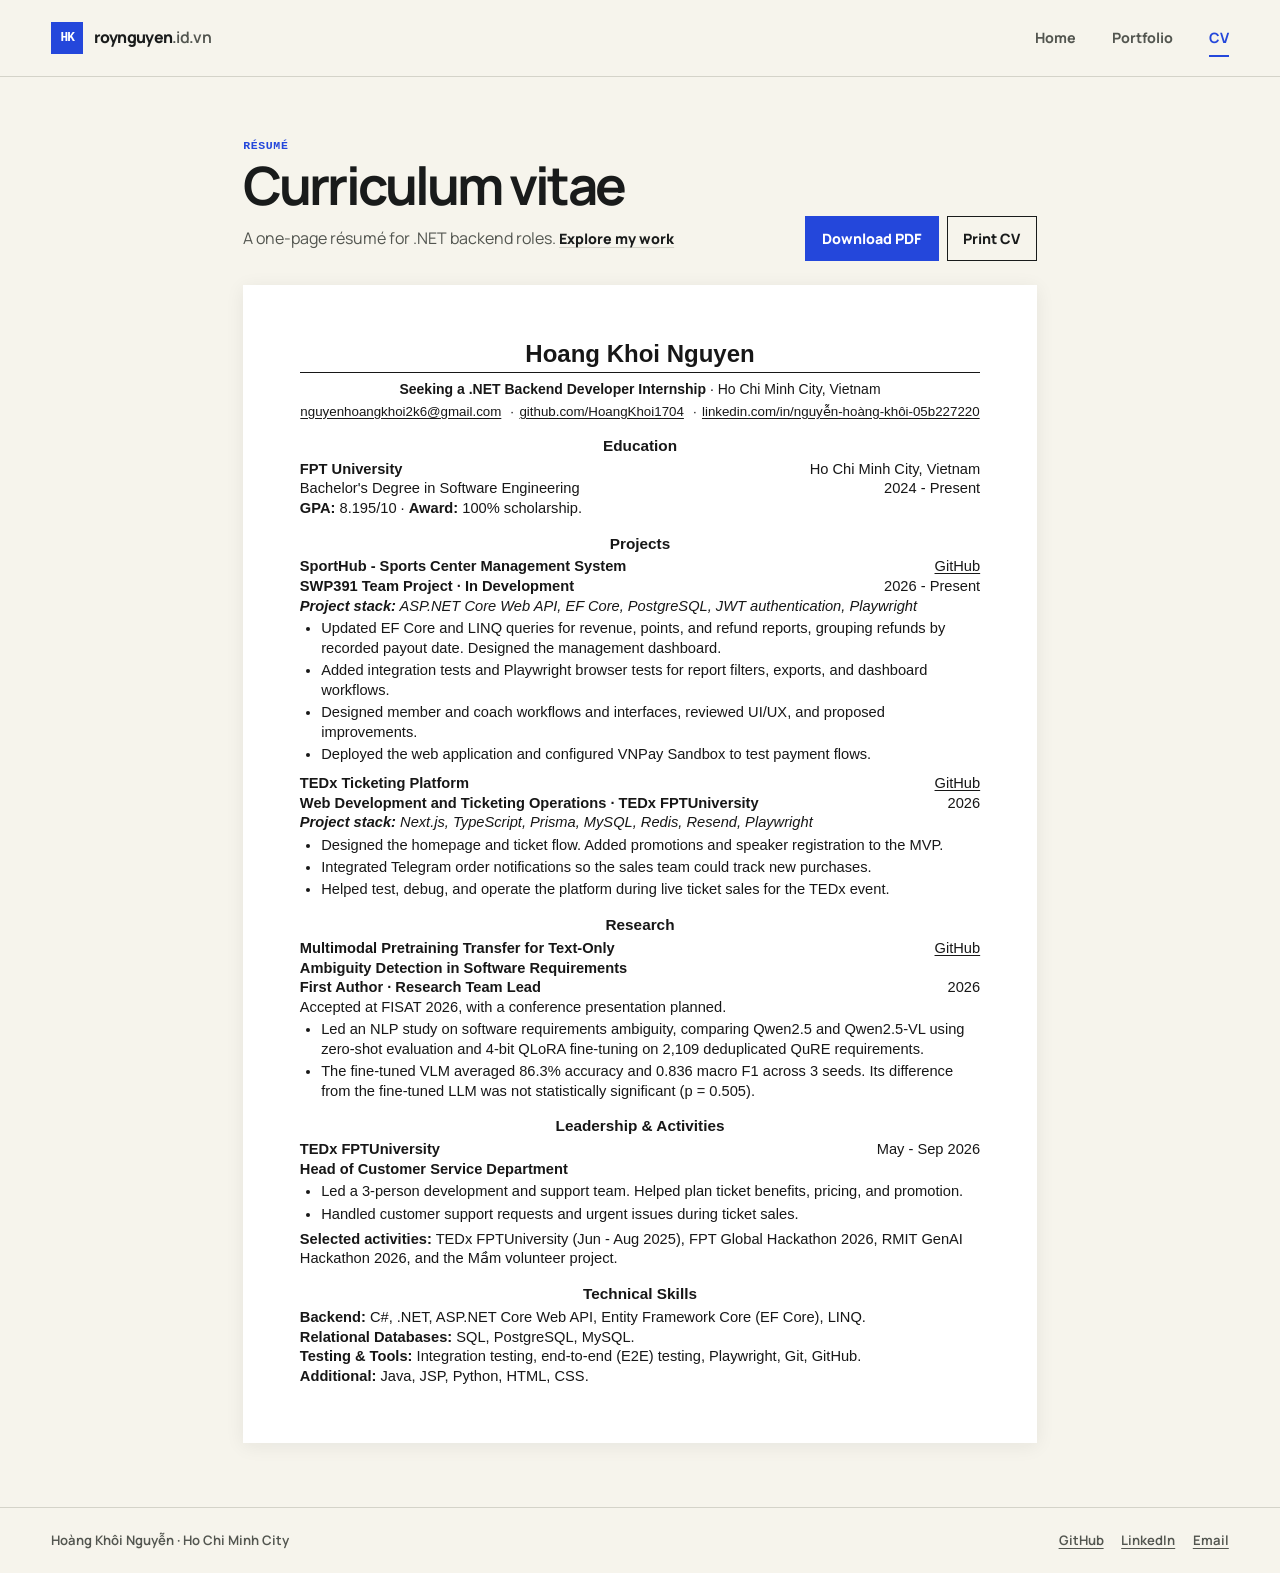
==== commit 36ca0a44: "Build 3D laptop portfolio experience" ====
--- a/cv.html
+++ b/cv.html
@@ -4,17 +4,40 @@
     <meta charset="UTF-8">
     <meta name="viewport" content="width=device-width, initial-scale=1.0">
     <meta name="color-scheme" content="light">
-    <meta name="description" content="Hoang Khoi Nguyen, Software Engineering student at FPT University seeking a .NET Backend Developer internship.">
-    <title>Hoang Khoi Nguyen | .NET Backend Developer Internship</title>
+    <meta name="description" content="Hoàng Khôi Nguyễn, Software Engineering student at FPT University seeking a .NET Backend Developer internship.">
+    <title>CV | Hoàng Khôi Nguyễn</title>
+    <link rel="icon" href="assets/icons/hk.svg" type="image/svg+xml">
+    <link rel="stylesheet" href="assets/css/site.css">
     <link rel="stylesheet" href="assets/css/cv.css">
+    <script src="assets/js/site-motion.js" defer></script>
 </head>
-<body>
-    <nav class="top-nav-bar no-print" aria-label="CV actions">
-        <a href="index.html" class="nav-btn">Back to Portfolio</a>
-        <button type="button" onclick="window.print()" class="nav-btn primary">Export PDF / Print CV</button>
-    </nav>
+<body class="site cv-page">
+    <a class="skip-link no-print" href="#main-content">Skip to CV</a>
+    <header class="site-header no-print">
+        <nav class="site-nav shell" aria-label="Primary">
+            <a class="wordmark" href="index.html" aria-label="Hoàng Khôi Nguyễn — Home"><span class="wordmark-mark" aria-hidden="true">HK</span><span>roynguyen<span class="wordmark-domain">.id.vn</span></span></a>
+            <div class="nav-items">
+                <a href="index.html">Home</a>
+                <a href="portfolio.html">Portfolio</a>
+                <a href="cv.html" aria-current="page">CV</a>
+            </div>
+        </nav>
+        <span class="scroll-progress" data-scroll-progress aria-hidden="true"></span>
+    </header>
 
-    <main class="cv-container" aria-labelledby="candidate-name">
+    <div class="cv-intro no-print">
+        <div data-intro="0">
+            <p class="eyebrow">Résumé</p>
+            <p class="cv-intro-title">Curriculum vitae</p>
+            <p class="cv-intro-description">A one-page résumé for .NET backend roles. <a class="text-link" href="portfolio.html">Explore my work</a></p>
+        </div>
+        <div class="cv-actions" data-intro="1">
+            <a class="button button--primary" href="output/pdf/Hoang-Khoi-Nguyen-CV.pdf" download>Download PDF</a>
+            <button class="button cv-print-button" type="button" onclick="window.print()">Print CV</button>
+        </div>
+    </div>
+
+    <main class="cv-container" id="main-content" tabindex="-1" aria-labelledby="candidate-name">
         <header class="cv-header">
             <h1 id="candidate-name" class="candidate-name" lang="vi">Hoang Khoi Nguyen</h1>
             <p class="candidate-title">Seeking a .NET Backend Developer Internship <span>· Ho Chi Minh City, Vietnam</span></p>
@@ -116,5 +139,15 @@
             <p><strong>Additional:</strong> Java, JSP, Python, HTML, CSS.</p>
         </section>
     </main>
+    <footer class="site-footer no-print">
+        <div class="shell footer-inner">
+            <p>Hoàng Khôi Nguyễn · Ho Chi Minh City</p>
+            <div class="footer-links">
+                <a href="https://github.com/HoangKhoi1704">GitHub</a>
+                <a href="https://www.linkedin.com/in/nguy%E1%BB%85n-ho%C3%A0ng-kh%C3%B4i-05b227220/">LinkedIn</a>
+                <a href="mailto:nguyenhoangkhoi2k6@gmail.com">Email</a>
+            </div>
+        </div>
+    </footer>
 </body>
 </html>
--- a/assets/css/site.css
+++ b/assets/css/site.css
@@ -0,0 +1,905 @@
+@font-face {
+    font-family: Manrope;
+    font-style: normal;
+    font-weight: 400 800;
+    font-display: swap;
+    src: url("../fonts/manrope-vietnamese.woff2") format("woff2");
+    unicode-range: U+0102-0103, U+0110-0111, U+0128-0129, U+0168-0169, U+01A0-01A1, U+01AF-01B0, U+0300-0301, U+0303-0304, U+0308-0309, U+0323, U+0329, U+1EA0-1EF9, U+20AB;
+}
+
+@font-face {
+    font-family: Manrope;
+    font-style: normal;
+    font-weight: 400 800;
+    font-display: swap;
+    src: url("../fonts/manrope-latin.woff2") format("woff2");
+    unicode-range: U+0000-00FF, U+0131, U+0152-0153, U+02BB-02BC, U+02C6, U+02DA, U+02DC, U+0304, U+0308, U+0329, U+2000-206F, U+20AC, U+2122, U+2191, U+2193, U+2212, U+2215, U+FEFF, U+FFFD;
+}
+
+:root {
+    color-scheme: light;
+    --paper: #f6f4ec;
+    --ink: #191b1b;
+    --muted: #535650;
+    --line: #d4d3c9;
+    --accent: #2447db;
+    --accent-dark: #1734b4;
+    --wash: #ece9df;
+    --mono: "Cascadia Mono", "SFMono-Regular", Consolas, monospace;
+}
+
+* {
+    box-sizing: border-box;
+}
+
+html {
+    scroll-behavior: smooth;
+}
+
+body.site {
+    margin: 0;
+    background: var(--paper);
+    color: var(--ink);
+    font-family: Manrope, "Segoe UI", Arial, sans-serif;
+    font-size: 1rem;
+    line-height: 1.62;
+}
+
+.site [id] {
+    scroll-margin-top: 5.5rem;
+}
+
+.site :where(h1, h2, h3, p, figure, dl, dd) {
+    margin: 0;
+}
+
+.site :where(h1, h2, h3) {
+    text-wrap: balance;
+}
+
+.site :where(a) {
+    color: inherit;
+    text-underline-offset: .2em;
+}
+
+.site :where(img) {
+    display: block;
+    max-width: 100%;
+}
+
+.site :where(a, button):focus-visible {
+    outline: 2px solid var(--accent);
+    outline-offset: 4px;
+}
+
+::selection {
+    color: white;
+    background: var(--accent);
+}
+
+.shell {
+    width: min(77.5rem, calc(100% - clamp(2rem, 8vw, 8rem)));
+    margin-inline: auto;
+}
+
+.skip-link {
+    position: fixed;
+    z-index: 20;
+    top: .5rem;
+    left: .5rem;
+    transform: translateY(calc(-100% - 1rem));
+    background: var(--ink);
+    color: #fff;
+    padding: .65rem 1rem;
+    text-decoration: none;
+}
+
+.skip-link:focus {
+    transform: none;
+}
+
+.site-header {
+    position: sticky;
+    top: 0;
+    z-index: 10;
+    border-bottom: 1px solid var(--line);
+    background: var(--paper);
+}
+
+.scroll-progress {
+    position: absolute;
+    inset: auto 0 -1px;
+    height: 2px;
+    background: var(--accent);
+    pointer-events: none;
+    transform: scaleX(0);
+    transform-origin: left center;
+}
+
+.site-nav {
+    display: flex;
+    min-height: 4.75rem;
+    align-items: center;
+    justify-content: space-between;
+    gap: 1.25rem;
+}
+
+.wordmark {
+    display: inline-flex;
+    align-items: center;
+    gap: .65rem;
+    flex: none;
+    font-size: .99rem;
+    font-weight: 800;
+    letter-spacing: -.045em;
+    text-decoration: none;
+}
+
+.wordmark-mark {
+    display: grid;
+    width: 2rem;
+    aspect-ratio: 1;
+    place-items: center;
+    background: var(--accent);
+    color: #fff;
+    font: 700 .8rem/1 var(--mono);
+    letter-spacing: -.07em;
+}
+
+.wordmark-domain {
+    color: var(--muted);
+    font-weight: 650;
+}
+
+.nav-items {
+    display: flex;
+    align-items: center;
+    gap: clamp(1rem, 3vw, 2.25rem);
+}
+
+.nav-items a {
+    position: relative;
+    display: inline-flex;
+    min-height: 2.75rem;
+    align-items: center;
+    color: var(--muted);
+    font-size: .89rem;
+    font-weight: 750;
+    text-decoration: none;
+}
+
+.nav-items a:hover,
+.nav-items a[aria-current="page"] {
+    color: var(--accent);
+}
+
+.nav-items a[aria-current="page"]::after {
+    position: absolute;
+    right: 0;
+    bottom: .17rem;
+    left: 0;
+    height: 2px;
+    background: currentColor;
+    content: "";
+}
+
+.eyebrow {
+    color: var(--accent);
+    font: 700 .72rem/1.5 var(--mono);
+    letter-spacing: .055em;
+    text-transform: uppercase;
+}
+
+.button,
+.text-link {
+    display: inline-flex;
+    min-height: 2.75rem;
+    align-items: center;
+    justify-content: center;
+    gap: .65rem;
+    font: 800 .89rem/1.35 Manrope, "Segoe UI", Arial, sans-serif;
+}
+
+.button {
+    padding: .72rem .98rem;
+    border: 1px solid var(--ink);
+    border-radius: 0;
+    background: transparent;
+    color: var(--ink);
+    text-decoration: none;
+    transition: color .18s ease, background-color .18s ease, border-color .18s ease;
+}
+
+.button:hover {
+    border-color: var(--accent);
+    color: var(--accent);
+}
+
+.button--primary {
+    border-color: var(--accent);
+    background: var(--accent);
+    color: #fff;
+}
+
+.button--primary:hover {
+    border-color: var(--accent-dark);
+    background: var(--accent-dark);
+    color: #fff;
+}
+
+.text-link {
+    color: var(--ink);
+    text-decoration-color: var(--line);
+    text-decoration-thickness: 1px;
+}
+
+.text-link:hover {
+    color: var(--accent);
+    text-decoration-color: currentColor;
+}
+
+.button span[aria-hidden],
+.text-link span[aria-hidden] {
+    font-size: 1.1em;
+}
+
+.site-footer {
+    border-top: 1px solid var(--line);
+}
+
+.footer-inner {
+    display: flex;
+    justify-content: space-between;
+    align-items: baseline;
+    flex-wrap: wrap;
+    gap: .75rem 1.75rem;
+    padding-block: 1.35rem;
+    color: var(--muted);
+    font-size: .82rem;
+    font-weight: 650;
+}
+
+.footer-links {
+    display: flex;
+    flex-wrap: wrap;
+    gap: .5rem 1.1rem;
+}
+
+.footer-links a:hover {
+    color: var(--accent);
+}
+
+.home-hero {
+    display: grid;
+    grid-template-columns: minmax(0, 1.2fr) minmax(0, .85fr);
+    align-items: center;
+    gap: clamp(2rem, 6.5vw, 6.25rem);
+    padding-block: clamp(3.25rem, 6vw, 5.75rem) clamp(2.5rem, 5vw, 4.5rem);
+}
+
+.hero-label {
+    display: flex;
+    align-items: center;
+    gap: .55rem;
+    margin-bottom: 1.05rem;
+}
+
+.status-dot {
+    width: .45rem;
+    height: .45rem;
+    background: var(--accent);
+}
+
+.hero-copy h1 {
+    font-size: clamp(3.5rem, 8.2vw, 7.65rem);
+    font-weight: 800;
+    letter-spacing: -.06em;
+    line-height: 1.07;
+    text-wrap: initial;
+}
+
+.hero-copy h1 > span {
+    display: block;
+}
+
+.hero-copy h1 > span + span {
+    margin-top: .21em;
+}
+
+.hero-period {
+    color: var(--accent);
+}
+
+.hero-lead {
+    margin-top: clamp(1.25rem, 2.4vw, 2.2rem);
+    font-size: clamp(1.2rem, 2.1vw, 1.8rem);
+    font-weight: 800;
+    letter-spacing: -.045em;
+    line-height: 1.25;
+}
+
+.hero-description {
+    max-width: 46ch;
+    margin-top: .75rem;
+    color: var(--muted);
+    text-wrap: pretty;
+}
+
+.hero-actions {
+    display: flex;
+    flex-wrap: wrap;
+    align-items: center;
+    gap: .65rem 1.35rem;
+    margin-top: 1.6rem;
+}
+
+.hero-portrait {
+    width: min(100%, 27.25rem);
+    justify-self: end;
+}
+
+.portrait-mat {
+    padding: clamp(.6rem, 1.4vw, 1.1rem);
+    background: var(--accent);
+    background-image: radial-gradient(#ffffff3d .75px, transparent .75px);
+    background-size: 7px 7px;
+}
+
+.portrait-mat img {
+    width: 100%;
+    height: auto;
+    aspect-ratio: .89;
+    object-fit: cover;
+    object-position: 50% 40%;
+    filter: saturate(.85);
+}
+
+.hero-portrait figcaption {
+    display: flex;
+    justify-content: space-between;
+    gap: .7rem;
+    padding-top: .65rem;
+    color: var(--muted);
+    font: 650 .67rem/1.5 var(--mono);
+    letter-spacing: .02em;
+    text-transform: uppercase;
+}
+
+.portrait-code {
+    color: var(--accent);
+    white-space: nowrap;
+}
+
+.profile-facts {
+    display: grid;
+    grid-template-columns: 1.45fr 1fr 1fr;
+    border-block: 1px solid var(--line);
+}
+
+.profile-facts > div {
+    padding: clamp(.85rem, 2vw, 1.5rem) clamp(.5rem, 2.25vw, 2rem);
+}
+
+.profile-facts > div:first-child {
+    padding-left: 0;
+}
+
+.profile-facts > div + div {
+    border-left: 1px solid var(--line);
+}
+
+.profile-facts dt {
+    color: var(--muted);
+    font: 650 .71rem/1.45 var(--mono);
+    text-transform: uppercase;
+}
+
+.profile-facts dd {
+    margin-top: .23rem;
+    font-size: clamp(.9rem, 2vw, 1.55rem);
+    font-weight: 800;
+    letter-spacing: -.045em;
+    font-variant-numeric: tabular-nums;
+}
+
+.fact-denominator {
+    color: var(--muted);
+    font-size: .8em;
+}
+
+.home-about {
+    display: grid;
+    grid-template-columns: minmax(0, .85fr) minmax(0, 1.15fr);
+    gap: clamp(1.5rem, 6vw, 6rem);
+    padding-block: clamp(3rem, 6vw, 5.5rem);
+    border-bottom: 1px solid var(--line);
+}
+
+.about-heading h2 {
+    margin-block: .4rem .85rem;
+    font-size: clamp(2.55rem, 5.2vw, 4.75rem);
+    font-weight: 800;
+    letter-spacing: -.075em;
+    line-height: 1.03;
+}
+
+.about-heading > p:last-child {
+    color: var(--muted);
+    font: 650 .76rem/1.65 var(--mono);
+}
+
+.about-copy > p {
+    max-width: 55ch;
+    color: var(--muted);
+    text-wrap: pretty;
+}
+
+.about-copy > p + p {
+    margin-top: .8rem;
+}
+
+.about-copy p a:hover {
+    color: var(--accent);
+}
+
+.about-details {
+    display: grid;
+    grid-template-columns: repeat(2, minmax(0, 1fr));
+    margin-top: 1.35rem;
+    border-block: 1px solid var(--line);
+}
+
+.about-details div {
+    padding-block: .75rem;
+}
+
+.about-details div + div {
+    padding-inline-start: .85rem;
+    border-left: 1px solid var(--line);
+}
+
+.about-details dt {
+    color: var(--muted);
+    font: 650 .69rem/1.5 var(--mono);
+    text-transform: uppercase;
+}
+
+.about-details dd {
+    margin-top: .25rem;
+    font-size: .89rem;
+    font-weight: 800;
+}
+
+.about-links {
+    display: flex;
+    flex-wrap: wrap;
+    gap: .2rem 1.15rem;
+    margin: .65rem 0 0;
+    padding: 0;
+    list-style: none;
+}
+
+.about-links a {
+    display: inline-flex;
+    min-height: 2.75rem;
+    align-items: center;
+    gap: .25rem;
+    font-size: .84rem;
+    font-weight: 800;
+    text-decoration-color: var(--line);
+}
+
+.about-links a:hover {
+    color: var(--accent);
+    text-decoration-color: currentColor;
+}
+
+.home-work {
+    padding-block: clamp(3.5rem, 6vw, 5.25rem) clamp(2.75rem, 5vw, 5rem);
+}
+
+.work-heading {
+    display: flex;
+    justify-content: space-between;
+    align-items: end;
+    flex-wrap: wrap;
+    gap: 1rem 2rem;
+    margin-bottom: clamp(1.25rem, 3vw, 2.25rem);
+}
+
+.work-heading h2,
+.contact-panel h2 {
+    margin-top: .45rem;
+    font-size: clamp(2.55rem, 5.2vw, 4.75rem);
+    font-weight: 800;
+    letter-spacing: -.075em;
+    line-height: 1.03;
+}
+
+.featured-work {
+    display: grid;
+    grid-template-columns: minmax(0, 1.45fr) minmax(0, 1fr);
+    border: 1px solid var(--line);
+    background: var(--wash);
+}
+
+.featured-image {
+    display: grid;
+    align-items: center;
+    overflow: hidden;
+    background: #dedfd8;
+    border-right: 1px solid var(--line);
+}
+
+.featured-image img {
+    width: 100%;
+    height: 100%;
+    min-height: 15rem;
+    object-fit: cover;
+    object-position: 50% 50%;
+    transition: transform .3s ease;
+}
+
+.featured-image:hover img {
+    transform: scale(1.025);
+}
+
+.featured-copy {
+    align-self: center;
+    padding: clamp(1.25rem, 3vw, 2.5rem);
+}
+
+.featured-copy h3 {
+    margin: .3rem 0 .5rem;
+    font-size: clamp(1.85rem, 3.4vw, 3rem);
+    font-weight: 800;
+    letter-spacing: -.065em;
+    line-height: 1.08;
+}
+
+.featured-copy h3 a {
+    text-decoration: none;
+}
+
+.featured-copy h3 a:hover {
+    color: var(--accent);
+}
+
+.featured-copy > p:not(.eyebrow) {
+    color: var(--muted);
+    text-wrap: pretty;
+}
+
+.work-tags {
+    display: flex;
+    flex-wrap: wrap;
+    gap: .4rem .6rem;
+    margin: .85rem 0 .6rem;
+    padding: 0;
+    list-style: none;
+}
+
+.work-tags li {
+    padding: .22rem .4rem;
+    border: 1px solid var(--line);
+    color: var(--muted);
+    font: 650 .68rem/1.3 var(--mono);
+}
+
+.work-list {
+    margin-top: clamp(.7rem, 2vw, 1.35rem);
+}
+
+.work-row {
+    display: grid;
+    grid-template-columns: 2.75rem minmax(0, 1fr) minmax(0, 1.08fr) 1.8rem;
+    align-items: center;
+    gap: clamp(.65rem, 2vw, 1.5rem);
+    padding: 1.25rem .25rem;
+    border-bottom: 1px solid var(--line);
+    text-decoration: none;
+}
+
+.work-row:hover .work-row-title h3,
+.work-row:hover .work-row-arrow {
+    color: var(--accent);
+}
+
+.work-row-index,
+.work-row-title > span {
+    color: var(--muted);
+    font: 650 .71rem/1.3 var(--mono);
+    text-transform: uppercase;
+}
+
+.work-row-title h3 {
+    margin-top: .2rem;
+    font-size: clamp(1.15rem, 2vw, 1.55rem);
+    font-weight: 800;
+    letter-spacing: -.045em;
+    line-height: 1.2;
+}
+
+.work-row p {
+    color: var(--muted);
+    font-size: .91rem;
+    text-wrap: pretty;
+}
+
+.work-row-arrow {
+    justify-self: end;
+    font-size: 1.4rem;
+}
+
+.home-contact {
+    padding-bottom: clamp(2.75rem, 6vw, 5.25rem);
+}
+
+.contact-panel {
+    display: flex;
+    flex-wrap: wrap;
+    justify-content: space-between;
+    align-items: center;
+    gap: 1.5rem;
+    padding: clamp(1.5rem, 4.5vw, 3.6rem);
+    border: 1px solid #cbd3f1;
+    background: #eaeefa;
+}
+
+.contact-panel p:last-child {
+    margin-top: .7rem;
+    color: var(--muted);
+}
+
+@media (max-width: 800px) {
+    .home-hero {
+        gap: 2rem;
+    }
+
+    .hero-copy h1 {
+        font-size: clamp(3rem, 8.5vw, 5.8rem);
+    }
+
+    .work-row {
+        grid-template-columns: 1.8rem minmax(0, 1fr) minmax(0, 1fr) 1.4rem;
+    }
+}
+
+@media (max-width: 680px) {
+    .site-nav {
+        min-height: 4rem;
+        gap: .7rem;
+    }
+
+    .nav-items {
+        gap: .9rem;
+    }
+
+    .nav-items a {
+        font-size: .82rem;
+    }
+
+    .home-hero {
+        grid-template-columns: minmax(0, 1fr);
+        gap: 2rem;
+        padding-top: 2.8rem;
+    }
+
+    .hero-copy h1 {
+        font-size: clamp(3.2rem, 11.5vw, 5.7rem);
+    }
+
+    .hero-portrait {
+        width: min(100%, 27rem);
+        justify-self: start;
+    }
+
+    .home-about {
+        grid-template-columns: minmax(0, 1fr);
+    }
+
+    .portrait-mat img {
+        aspect-ratio: 1.08;
+        object-position: 50% 34%;
+    }
+
+    .featured-work {
+        grid-template-columns: minmax(0, 1fr);
+    }
+
+    .featured-image {
+        border-right: 0;
+        border-bottom: 1px solid var(--line);
+    }
+
+    .featured-image img {
+        min-height: 0;
+        height: auto;
+        aspect-ratio: 1280 / 621;
+    }
+
+    .work-row {
+        grid-template-columns: 1.5rem minmax(0, 1fr) 1.4rem;
+        align-items: start;
+        row-gap: .45rem;
+    }
+
+    .work-row p {
+        grid-column: 2;
+    }
+
+    .work-row-arrow {
+        grid-area: 1 / 3 / 3;
+        align-self: center;
+    }
+}
+
+@media (max-width: 390px) {
+    .wordmark-domain {
+        display: none;
+    }
+
+    .nav-items {
+        gap: .68rem;
+    }
+}
+
+@media screen and (prefers-reduced-motion: no-preference) {
+    @view-transition {
+        navigation: auto;
+    }
+
+    .site-header {
+        view-transition-name: site-header;
+    }
+
+    ::view-transition-old(root) {
+        animation: site-depart .22s ease-in both;
+    }
+
+    ::view-transition-new(root) {
+        animation: site-arrive .45s cubic-bezier(.2, .72, .2, 1) both;
+    }
+
+    ::view-transition-group(site-header),
+    ::view-transition-new(site-header) {
+        animation: none;
+    }
+
+    ::view-transition-old(site-header) {
+        display: none;
+    }
+
+    .motion-ready [data-intro] {
+        animation: intro-rise .76s cubic-bezier(.2, .72, .2, 1)
+            calc(30ms + var(--intro-step, 0) * 72ms) both;
+    }
+
+    [data-intro="1"] { --intro-step: 1; }
+    [data-intro="2"] { --intro-step: 2; }
+    [data-intro="3"] { --intro-step: 3; }
+    [data-intro="4"] { --intro-step: 4; }
+    [data-intro="5"] { --intro-step: 5; }
+    [data-stagger="1"] { --reveal-step: 1; }
+    [data-stagger="2"] { --reveal-step: 2; }
+
+    .motion-ready [data-intro-media] {
+        animation-name: portrait-arrive;
+        animation-duration: .92s;
+    }
+
+    .motion-ready [data-intro]:focus-within {
+        animation: none;
+    }
+
+    .motion-ready [data-reveal][data-reveal-state] {
+        transition: opacity .56s ease, translate .72s cubic-bezier(.2, .72, .2, 1);
+        transition-delay: calc(var(--reveal-step, 0) * 65ms);
+    }
+
+    .motion-ready [data-reveal-state="pending"] {
+        opacity: 0;
+        translate: 0 1.05rem;
+    }
+
+    .motion-ready [data-reveal="media"][data-reveal-state="pending"] {
+        translate: 0 1.55rem;
+    }
+
+    .motion-ready [data-reveal-state="pending"]:focus-within,
+    .motion-ready [data-reveal-state="pending"]:target {
+        opacity: 1;
+        translate: none;
+        transition: none;
+    }
+
+    .motion-ready .portrait-mat {
+        position: relative;
+        overflow: hidden;
+    }
+
+    .motion-ready .portrait-mat::after {
+        position: absolute;
+        inset: 0;
+        background: linear-gradient(110deg, transparent 38%, #fff2 49%, transparent 60%);
+        pointer-events: none;
+        content: "";
+        animation: portrait-light-pass .95s .26s cubic-bezier(.25, .55, .3, 1) both;
+    }
+
+    .motion-ready .button span[aria-hidden],
+    .motion-ready .text-link span[aria-hidden],
+    .motion-ready .work-row-arrow,
+    .motion-ready .about-links span[aria-hidden] {
+        transition: transform .27s cubic-bezier(.2, .72, .2, 1);
+    }
+
+    .motion-ready .button:hover span[aria-hidden],
+    .motion-ready .text-link:hover span[aria-hidden],
+    .motion-ready .work-row:hover .work-row-arrow,
+    .motion-ready .about-links a:hover span[aria-hidden] {
+        transform: translate(3px, -2px);
+    }
+}
+
+@media screen and (prefers-reduced-motion: no-preference) and (hover: hover) and (pointer: fine) {
+    .motion-ready [data-portrait-tilt] .portrait-mat {
+        transform: perspective(1000px)
+            rotateX(var(--portrait-rotate-x, 0deg))
+            rotateY(var(--portrait-rotate-y, 0deg));
+        transition: transform .52s cubic-bezier(.2, .72, .2, 1);
+    }
+
+    .motion-ready [data-portrait-tilt][data-tilt-active] .portrait-mat {
+        transition-duration: .14s;
+    }
+
+    .motion-ready [data-portrait-tilt] .portrait-mat::before {
+        position: absolute;
+        z-index: 1;
+        inset: 0;
+        background: radial-gradient(circle at var(--portrait-light-x, 50%) var(--portrait-light-y, 50%), #fff3, transparent 58%);
+        opacity: 0;
+        pointer-events: none;
+        content: "";
+        transition: opacity .35s ease;
+    }
+
+    .motion-ready [data-portrait-tilt][data-tilt-active] .portrait-mat::before {
+        opacity: 1;
+    }
+}
+
+@keyframes site-depart {
+    to { opacity: 0; }
+}
+
+@keyframes site-arrive {
+    from { opacity: 0; translate: 0 .5rem; }
+}
+
+@keyframes intro-rise {
+    from { opacity: 0; translate: 0 .9rem; }
+}
+
+@keyframes portrait-arrive {
+    from { opacity: 0; transform: translateY(1.35rem) scale(.975); }
+}
+
+@keyframes portrait-light-pass {
+    from { transform: translateX(-100%); }
+    to { transform: translateX(100%); }
+}
+
+@media (prefers-reduced-motion: reduce) {
+    html {
+        scroll-behavior: auto;
+    }
+
+    .site *,
+    .site *::before,
+    .site *::after {
+        animation: none !important;
+        transition: none !important;
+    }
+}
--- a/assets/css/cv.css
+++ b/assets/css/cv.css
@@ -1,77 +1,72 @@
-:root {
-    color-scheme: light;
-    --ink: #171717;
-    --paper: #fff;
-    --canvas: #efefef;
-    --page-width: 210mm;
-    --page-height: 297mm;
-    --page-margin: 15mm;
-}
-
-* {
-    box-sizing: border-box;
-}
-
-body {
-    margin: 0;
-    background: var(--canvas);
-    color: var(--ink);
-    font: 11pt/1.34 Calibri, "Carlito", Arial, sans-serif;
-}
-
-h1,
-h2,
-h3,
-p,
-ul {
-    margin: 0;
-}
-
-a {
-    color: inherit;
-    text-underline-offset: 2px;
-}
-
-a:focus-visible,
-button:focus-visible {
-    outline: 2px solid var(--ink);
-    outline-offset: 3px;
-}
-
-.top-nav-bar {
+.cv-page {
+    --resume-ink: #171717;
+    --resume-paper: #fff;
+    --resume-width: 210mm;
+    --resume-height: 297mm;
+    --resume-margin: 15mm;
+}
+
+.cv-intro {
     display: flex;
     flex-wrap: wrap;
+    align-items: end;
     justify-content: space-between;
-    gap: 8px;
-    width: min(var(--page-width), calc(100% - 32px));
-    margin: 16px auto 12px;
-}
-
-.nav-btn {
-    display: inline-flex;
-    align-items: center;
-    min-height: 36px;
-    padding: 7px 12px;
-    border: 1px solid var(--ink);
-    background: var(--paper);
-    color: var(--ink);
-    font: 600 10pt/1.2 Calibri, "Carlito", Arial, sans-serif;
-    text-decoration: none;
+    gap: 1.5rem;
+    width: min(var(--resume-width), calc(100% - 2rem));
+    margin: 0 auto;
+    padding: clamp(2rem, 5vw, 3.75rem) 0 1.5rem;
+}
+
+.cv-intro-title {
+    margin: 0.3rem 0;
+    font-size: clamp(2rem, 5vw, 3.3rem);
+    font-weight: 700;
+    letter-spacing: -0.055em;
+    line-height: 1;
+}
+
+.cv-intro-description {
+    margin: 0;
+    color: var(--muted);
+}
+
+.cv-actions {
+    display: flex;
+    flex-wrap: wrap;
+    gap: 0.5rem;
+}
+
+.cv-print-button {
+    font-family: inherit;
     cursor: pointer;
 }
 
-.nav-btn.primary {
-    background: var(--ink);
-    color: var(--paper);
-}
-
 .cv-container {
-    width: min(var(--page-width), calc(100% - 32px));
-    min-height: var(--page-height);
-    margin: 0 auto 32px;
-    padding: var(--page-margin);
-    background: var(--paper);
-    box-shadow: 0 2px 12px #00000012;
+    width: min(var(--resume-width), calc(100% - 2rem));
+    min-height: var(--resume-height);
+    margin: 0 auto clamp(2rem, 5vw, 4rem);
+    padding: var(--resume-margin);
+    background: var(--resume-paper);
+    color: var(--resume-ink);
+    box-shadow: 0 3px 18px #191b1b12;
+    font: 11pt/1.34 Calibri, "Carlito", Arial, sans-serif;
+    scroll-margin-top: 5rem;
+}
+
+.cv-container :where(h1, h2, h3, p, ul) {
+    margin: 0;
+}
+
+.cv-container :is(h1, h2, h3) {
+    font-family: inherit;
+    font-weight: 700;
+    letter-spacing: normal;
+}
+
+.cv-container a {
+    color: inherit;
+    text-decoration: underline;
+    text-underline-offset: 2px;
 }
 
 .cv-header {
@@ -82,7 +77,7 @@
 
 .candidate-name {
     padding-bottom: 3pt;
-    border-bottom: 0.8pt solid var(--ink);
+    border-bottom: 0.8pt solid var(--resume-ink);
     font-size: 18pt;
     line-height: 1.12;
 }
@@ -194,9 +189,9 @@
 }
 
 @media print {
-    body {
-        background: var(--paper);
-        line-height: 1.30;
+    body.site.cv-page {
+        margin: 0;
+        background: var(--resume-paper);
     }
 
     .no-print {
@@ -209,5 +204,6 @@
         margin: 0;
         padding: 0;
         box-shadow: none;
-    }
-}
+        line-height: 1.30;
+    }
+}
